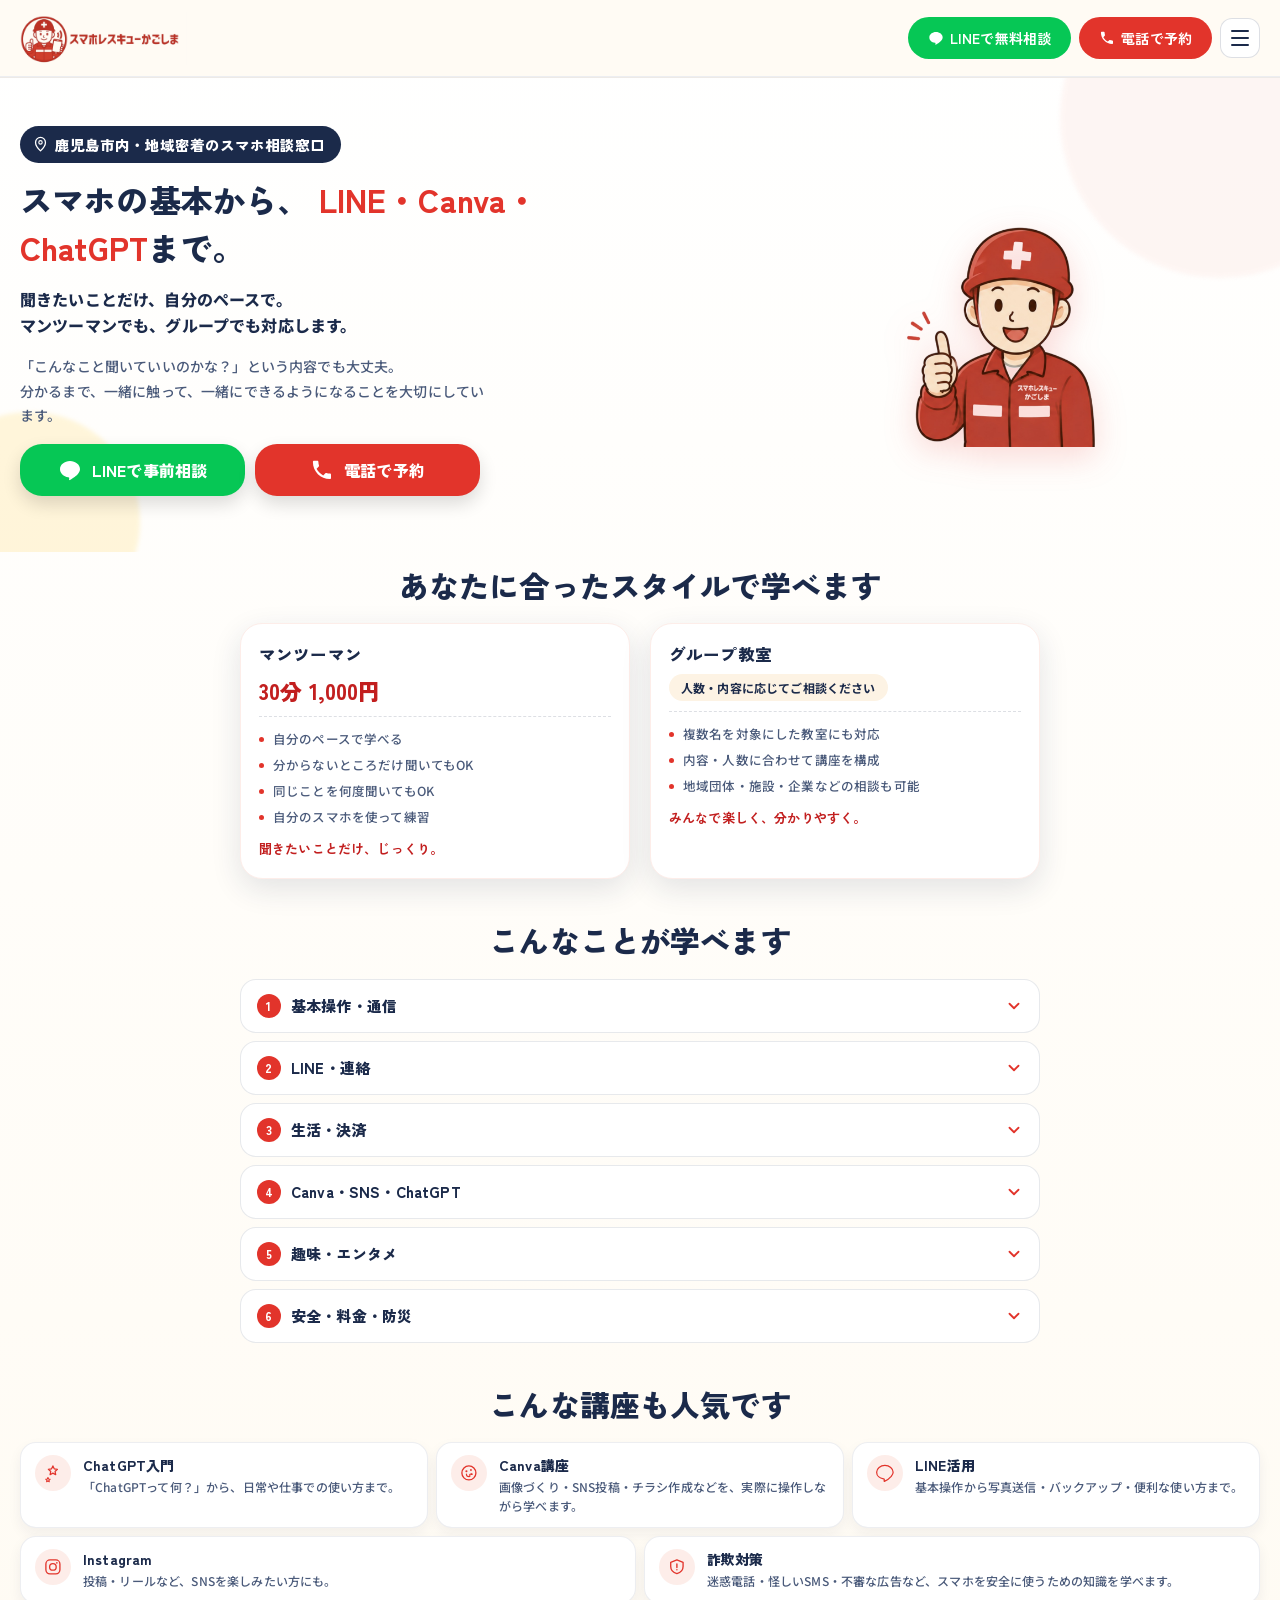
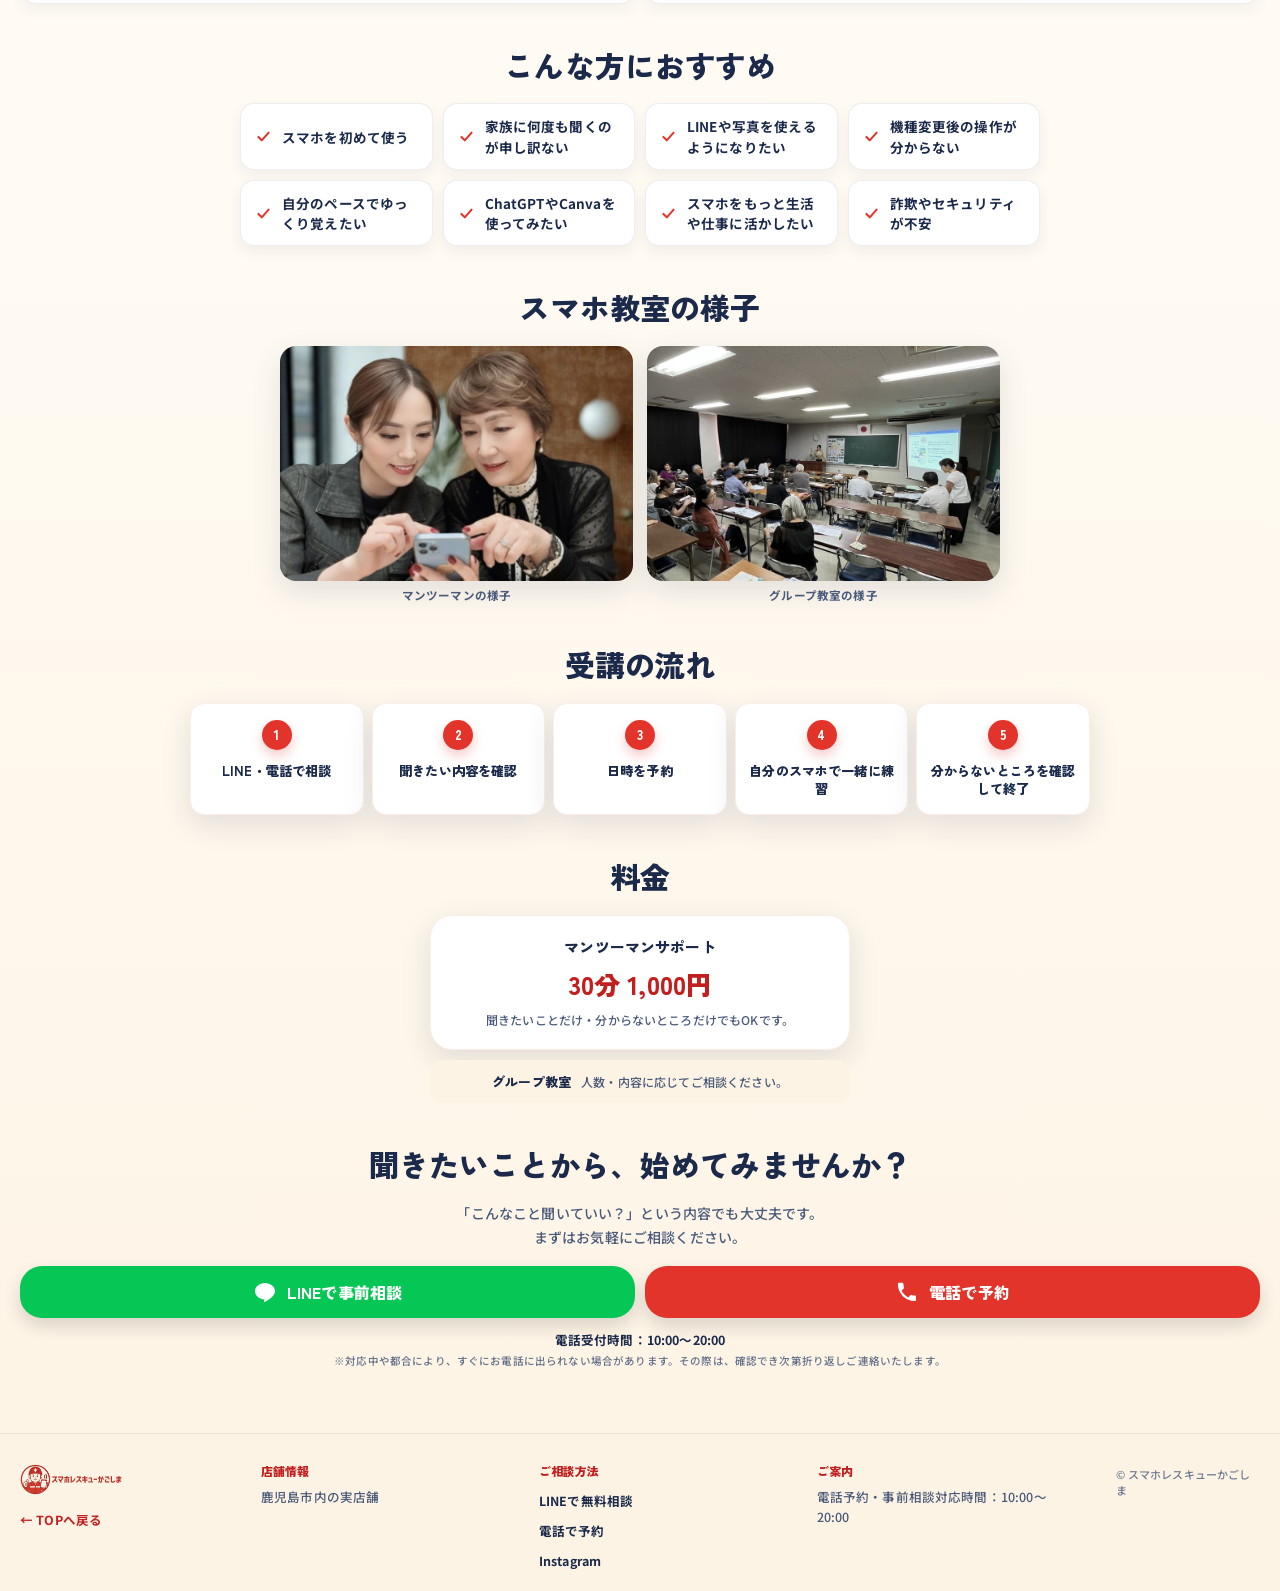
==== class.html @ d38e8ed6 "WEB予約リンクを新しいGoogleカレンダーの予約ページに更新 全ページの「WEBで予約」リンクを新しい予約ページ (https://calendar.app.google/Z8XRNBMJLuV3" ====
<!DOCTYPE html>
<html lang="ja">
<head>
<meta charset="UTF-8">
<meta name="viewport" content="width=device-width, initial-scale=1.0">
<!-- Google tag (gtag.js) -->
<script async src="https://www.googletagmanager.com/gtag/js?id=G-GHH91R5YX4"></script>
<script>
  window.dataLayer = window.dataLayer || [];
  function gtag(){dataLayer.push(arguments);}
  gtag('js', new Date());

  gtag('config', 'G-GHH91R5YX4');
</script>
<title>スマホ教室｜スマホレスキューかごしま</title>
<meta name="description" content="スマホの基本から、LINE・Canva・ChatGPTまで。聞きたいことだけ、自分のペースで。マンツーマンでも、グループでも対応する「スマホレスキューかごしま」のスマホ教室ページです。">
<meta property="og:type" content="website">
<meta property="og:site_name" content="スマホレスキューかごしま">
<meta property="og:locale" content="ja_JP">
<meta property="og:url" content="https://your-domain-here.com/class.html">
<meta property="og:title" content="スマホ教室｜スマホレスキューかごしま">
<meta property="og:description" content="スマホの基本から、LINE・Canva・ChatGPTまで。聞きたいことだけ、自分のペースで。マンツーマンでも、グループでも対応する「スマホレスキューかごしま」のスマホ教室ページです。">
<meta property="og:image" content="https://your-domain-here.com/assets/ogp-image.jpg">
<meta property="og:image:width" content="1200">
<meta property="og:image:height" content="630">
<meta name="twitter:card" content="summary_large_image">
<meta name="twitter:title" content="スマホ教室｜スマホレスキューかごしま">
<meta name="twitter:description" content="スマホの基本から、LINE・Canva・ChatGPTまで。聞きたいことだけ、自分のペースで。マンツーマンでも、グループでも対応する「スマホレスキューかごしま」のスマホ教室ページです。">
<meta name="twitter:image" content="https://your-domain-here.com/assets/ogp-image.jpg">
<link rel="icon" href="favicon.ico" sizes="any">
<link rel="icon" type="image/png" sizes="32x32" href="assets/favicon-32x32.png">
<link rel="icon" type="image/png" sizes="16x16" href="assets/favicon-16x16.png">
<link rel="apple-touch-icon" href="assets/apple-touch-icon.png">
<link rel="preconnect" href="https://fonts.googleapis.com">
<link rel="preconnect" href="https://fonts.gstatic.com" crossorigin>
<link href="https://fonts.googleapis.com/css2?family=Zen+Kaku+Gothic+New:wght@500;700;900&family=Noto+Sans+JP:wght@400;500;700&display=swap" rel="stylesheet">
<link rel="stylesheet" href="css/style.css">
<link rel="stylesheet" href="css/class.css">
</head>
<body>

<header class="site-header">
  <div class="container header-inner">
    <a href="index.html" class="brand" aria-label="スマホレスキューかごしま トップへ">
      <img class="brand-logo" src="assets/logo.png" alt="スマホレスキューかごしま">
    </a>

    <div class="header-actions">
      <a class="btn-header is-line" href="https://lin.ee/Uz1YoakM" target="_blank" rel="noopener" aria-label="LINEで無料相談">
        <svg class="btn-header-icon" viewBox="0 0 24 24" fill="none" aria-hidden="true"><path d="M12 3C6.48 3 2 6.69 2 11.2c0 4 3.53 7.36 8.31 8.02.32.07.76.21.87.49.1.25.06.65.03.9l-.14.9c-.04.25-.2.98.86.53s5.69-3.35 7.76-5.74C21.02 14.5 22 12.95 22 11.2 22 6.69 17.52 3 12 3Z" fill="currentColor"/></svg>
        <span>LINEで無料相談</span>
      </a>
      <a class="btn-header is-tel" href="tel:07090063399" aria-label="電話で予約">
        <svg class="btn-header-icon" viewBox="0 0 24 24" fill="none" aria-hidden="true"><path d="M6.6 10.8c1.4 2.8 3.8 5.2 6.6 6.6l2.2-2.2c.3-.3.7-.4 1-.2 1.1.4 2.3.6 3.5.6.6 0 1.1.5 1.1 1.1V20c0 .6-.5 1.1-1.1 1.1C10.6 21.1 2.9 13.4 2.9 3.9 2.9 3.3 3.4 2.8 4 2.8h3.3c.6 0 1.1.5 1.1 1.1 0 1.2.2 2.4.6 3.5.1.4 0 .8-.2 1L6.6 10.8Z" fill="currentColor"/></svg>
        <span>電話で予約</span>
      </a>
      <button class="hamburger" type="button" aria-label="メニューを開く" aria-expanded="false">
        <span></span><span></span><span></span>
      </button>
    </div>
  </div>

  <nav class="mobile-menu" aria-label="モバイルメニュー">
    <div class="mobile-menu-inner">
      <ul class="mobile-menu-nav">
        <li><a href="index.html">TOP</a></li>
        <li><a href="wifi.html">スマホ・Wi‑Fi・回線相談</a></li>
        <li><a href="repair.html">スマホ修理</a></li>
        <li><a href="smarthome.html">スマートホーム</a></li>
        <li><a href="subservices.html">設定・コーティング・教室・資格</a></li>
        <li><a href="first-visit.html">初めての方へ</a></li>
        <li><a href="faq.html">よくある質問・Instagram</a></li>
        <li><a href="contact.html">店舗情報・アクセス</a></li>
        <li>
          <a class="has-icon" href="https://share.google/IgXwAImcd6aHFgsil" target="_blank" rel="noopener">
            <svg class="nav-map-icon" viewBox="0 0 24 24" fill="none" aria-hidden="true"><path d="M12 21s7-6.8 7-12a7 7 0 0 0-14 0c0 5.2 7 12 7 12z" stroke="currentColor" stroke-width="1.7" stroke-linejoin="round"/><circle cx="12" cy="9" r="2.6" stroke="currentColor" stroke-width="1.6"/></svg>
            Googleマップで見る
          </a>
        </li>
      </ul>

      <a class="btn-header is-line" href="https://lin.ee/Uz1YoakM" target="_blank" rel="noopener">
        <svg class="btn-header-icon" viewBox="0 0 24 24" fill="none" aria-hidden="true"><path d="M12 3C6.48 3 2 6.69 2 11.2c0 4 3.53 7.36 8.31 8.02.32.07.76.21.87.49.1.25.06.65.03.9l-.14.9c-.04.25-.2.98.86.53s5.69-3.35 7.76-5.74C21.02 14.5 22 12.95 22 11.2 22 6.69 17.52 3 12 3Z" fill="currentColor"/></svg>
        <span>LINEで無料相談</span>
      </a>
      <a class="btn-header is-tel" href="tel:07090063399">
        <svg class="btn-header-icon" viewBox="0 0 24 24" fill="none" aria-hidden="true"><path d="M6.6 10.8c1.4 2.8 3.8 5.2 6.6 6.6l2.2-2.2c.3-.3.7-.4 1-.2 1.1.4 2.3.6 3.5.6.6 0 1.1.5 1.1 1.1V20c0 .6-.5 1.1-1.1 1.1C10.6 21.1 2.9 13.4 2.9 3.9 2.9 3.3 3.4 2.8 4 2.8h3.3c.6 0 1.1.5 1.1 1.1 0 1.2.2 2.4.6 3.5.1.4 0 .8-.2 1L6.6 10.8Z" fill="currentColor"/></svg>
        <span>電話で予約</span>
      </a>
      <a class="btn-header is-web" href="https://calendar.app.google/Z8XRNBMJLuV36Su36" target="_blank" rel="noopener">
        <svg class="btn-header-icon" viewBox="0 0 24 24" fill="none" aria-hidden="true"><rect x="3.5" y="5" width="17" height="15.5" rx="2" stroke="currentColor" stroke-width="1.7"/><path d="M3.5 9.5h17M8 3v4M16 3v4" stroke="currentColor" stroke-width="1.7" stroke-linecap="round"/></svg>
        <span>WEBで予約</span>
      </a>
    </div>
  </nav>
</header>

<main>
  <!-- ① ファーストビュー -->
  <section class="cl-hero" aria-label="スマホ教室 メインビジュアル">
    <div class="hero-blob blob-1" aria-hidden="true"></div>
    <div class="hero-blob blob-2" aria-hidden="true"></div>

    <div class="container detail-hero-badge">
      <p class="hero-local-badge">
        <svg viewBox="0 0 24 24" fill="none" aria-hidden="true"><path d="M12 21s7-6.8 7-12a7 7 0 0 0-14 0c0 5.2 7 12 7 12z" stroke="currentColor" stroke-width="1.8" stroke-linejoin="round"/><circle cx="12" cy="9" r="2.4" stroke="currentColor" stroke-width="1.6"/></svg>
        鹿児島市内・地域密着のスマホ相談窓口
      </p>
    </div>

    <div class="container cl-hero-inner">
      <h1 class="cl-title">
        スマホの基本から、<br class="card-break">
        <span class="accent">LINE・Canva・ChatGPT</span><br class="card-break">まで。
      </h1>

      <div class="cl-figure">
        <img src="assets/naosuke.png" alt="スマホレスキューかごしまの公式キャラクター なおすけ。赤いヘルメットに白い十字、赤い作業服姿で、笑顔で親指を立てている。">
      </div>

      <p class="cl-subhead">
        聞きたいことだけ、自分のペースで。<br class="br-mobile">
        マンツーマンでも、グループでも対応します。
      </p>

      <p class="cl-desc">
        「こんなこと聞いていいのかな？」という内容でも大丈夫。<br class="br-mobile">
        分かるまで、一緒に触って、一緒にできるようになることを大切にしています。
      </p>

      <div class="hero-ctas cl-hero-ctas">
        <a class="btn-cta is-line" href="https://lin.ee/Uz1YoakM" target="_blank" rel="noopener">
          <svg class="cta-icon" viewBox="0 0 24 24" fill="none" aria-hidden="true"><path d="M12 3C6.48 3 2 6.69 2 11.2c0 4 3.53 7.36 8.31 8.02.32.07.76.21.87.49.1.25.06.65.03.9l-.14.9c-.04.25-.2.98.86.53s5.69-3.35 7.76-5.74C21.02 14.5 22 12.95 22 11.2 22 6.69 17.52 3 12 3Z" fill="currentColor"/></svg>
          LINEで事前相談
        </a>
        <a class="btn-cta is-tel" href="tel:07090063399">
          <svg class="cta-icon" viewBox="0 0 24 24" fill="none" aria-hidden="true"><path d="M6.6 10.8c1.4 2.8 3.8 5.2 6.6 6.6l2.2-2.2c.3-.3.7-.4 1-.2 1.1.4 2.3.6 3.5.6.6 0 1.1.5 1.1 1.1V20c0 .6-.5 1.1-1.1 1.1C10.6 21.1 2.9 13.4 2.9 3.9 2.9 3.3 3.4 2.8 4 2.8h3.3c.6 0 1.1.5 1.1 1.1 0 1.2.2 2.4.6 3.5.1.4 0 .8-.2 1L6.6 10.8Z" fill="currentColor"/></svg>
          電話で予約
        </a>
      </div>
    </div>
  </section>

  <!-- ② 2つの受講スタイル -->
  <section class="cl-styles-section" aria-label="あなたに合ったスタイルで学べます">
    <div class="container">
      <h2 class="section-title">あなたに合った<br class="card-break">スタイルで学べます</h2>

      <div class="cl-style-list">
        <article class="cl-style-card">
          <h3>マンツーマン</h3>
          <div class="cl-style-price">30分 1,000円</div>
          <ul class="cl-style-detail">
            <li>自分のペースで学べる</li>
            <li>分からないところだけ聞いてもOK</li>
            <li>同じことを何度聞いてもOK</li>
            <li>自分のスマホを使って練習</li>
          </ul>
          <p class="cl-style-tagline">聞きたいことだけ、じっくり。</p>
        </article>

        <article class="cl-style-card">
          <h3>グループ教室</h3>
          <div class="cl-style-note">人数・内容に応じてご相談ください</div>
          <ul class="cl-style-detail">
            <li>複数名を対象にした教室にも対応</li>
            <li>内容・人数に合わせて講座を構成</li>
            <li>地域団体・施設・企業などの相談も可能</li>
          </ul>
          <p class="cl-style-tagline">みんなで楽しく、分かりやすく。</p>
        </article>
      </div>
    </div>
  </section>

  <!-- ③ こんなことが学べます -->
  <section class="cl-categories-section" aria-label="こんなことが学べます">
    <div class="container">
      <h2 class="section-title">こんなことが<br class="card-break">学べます</h2>

      <div class="cl-category-list">
        <details class="cl-category">
          <summary>
            <span class="cl-category-name"><span class="cl-category-num">1</span>基本操作・通信</span>
            <svg class="cl-category-chevron" viewBox="0 0 20 20" fill="none" aria-hidden="true"><path d="M5 7.5l5 5 5-5" stroke="currentColor" stroke-width="2" stroke-linecap="round" stroke-linejoin="round"/></svg>
          </summary>
          <ul class="cl-tag-list">
            <li>スマホの基本操作</li>
            <li>カメラ・電話</li>
            <li>Wi‑Fi</li>
            <li>メール</li>
            <li>Bluetooth</li>
            <li>インターネット</li>
            <li>アプリのインストール</li>
          </ul>
        </details>

        <details class="cl-category">
          <summary>
            <span class="cl-category-name"><span class="cl-category-num">2</span>LINE・連絡</span>
            <svg class="cl-category-chevron" viewBox="0 0 20 20" fill="none" aria-hidden="true"><path d="M5 7.5l5 5 5-5" stroke="currentColor" stroke-width="2" stroke-linecap="round" stroke-linejoin="round"/></svg>
          </summary>
          <ul class="cl-tag-list">
            <li>LINE登録</li>
            <li>LINE基本操作</li>
            <li>LINE活用</li>
            <li>LINE公式</li>
            <li>LINEバックアップ</li>
            <li>Zoom</li>
          </ul>
        </details>

        <details class="cl-category">
          <summary>
            <span class="cl-category-name"><span class="cl-category-num">3</span>生活・決済</span>
            <svg class="cl-category-chevron" viewBox="0 0 20 20" fill="none" aria-hidden="true"><path d="M5 7.5l5 5 5-5" stroke="currentColor" stroke-width="2" stroke-linecap="round" stroke-linejoin="round"/></svg>
          </summary>
          <ul class="cl-tag-list">
            <li>Googleマップ</li>
            <li>メルカリ</li>
            <li>Amazon</li>
            <li>Amazonプライム</li>
            <li>PayPay</li>
            <li>DiDi</li>
            <li>Uber Eats</li>
          </ul>
        </details>

        <details class="cl-category">
          <summary>
            <span class="cl-category-name"><span class="cl-category-num">4</span>Canva・SNS・ChatGPT</span>
            <svg class="cl-category-chevron" viewBox="0 0 20 20" fill="none" aria-hidden="true"><path d="M5 7.5l5 5 5-5" stroke="currentColor" stroke-width="2" stroke-linecap="round" stroke-linejoin="round"/></svg>
          </summary>
          <ul class="cl-tag-list">
            <li>Canva基本</li>
            <li>Canva応用</li>
            <li>CanvaでWEBサイト</li>
            <li>Instagram基本</li>
            <li>Instagramリール</li>
            <li>ChatGPT</li>
            <li>ブランディング</li>
            <li>NFCタグ</li>
          </ul>
        </details>

        <details class="cl-category">
          <summary>
            <span class="cl-category-name"><span class="cl-category-num">5</span>趣味・エンタメ</span>
            <svg class="cl-category-chevron" viewBox="0 0 20 20" fill="none" aria-hidden="true"><path d="M5 7.5l5 5 5-5" stroke="currentColor" stroke-width="2" stroke-linecap="round" stroke-linejoin="round"/></svg>
          </summary>
          <ul class="cl-tag-list">
            <li>YouTube</li>
            <li>ポケカラ</li>
            <li>スマートウォッチ</li>
            <li>Alexa</li>
            <li>TVer</li>
          </ul>
        </details>

        <details class="cl-category">
          <summary>
            <span class="cl-category-name"><span class="cl-category-num">6</span>安全・料金・防災</span>
            <svg class="cl-category-chevron" viewBox="0 0 20 20" fill="none" aria-hidden="true"><path d="M5 7.5l5 5 5-5" stroke="currentColor" stroke-width="2" stroke-linecap="round" stroke-linejoin="round"/></svg>
          </summary>
          <ul class="cl-tag-list">
            <li>料金確認</li>
            <li>サブスク診断</li>
            <li>スマホを探す</li>
            <li>スマホ防災</li>
            <li>詐欺対策</li>
          </ul>
        </details>
      </div>
    </div>
  </section>

  <!-- ④ 人気・おすすめ講座 -->
  <section class="cl-popular-section" aria-label="こんな講座も人気です">
    <div class="container">
      <h2 class="section-title">こんな講座も<br class="card-break">人気です</h2>

      <ul class="cl-popular-list">
        <li class="cl-popular-card">
          <span class="cl-popular-icon">
            <svg viewBox="0 0 24 24" fill="none" aria-hidden="true">
              <path d="M12 3.5l1.6 3.6 3.9.5-2.9 2.7.8 3.9-3.4-1.9-3.4 1.9.8-3.9-2.9-2.7 3.9-.5L12 3.5z" stroke="currentColor" stroke-width="1.5" stroke-linejoin="round"/>
              <path d="M6 17.5l.8 1.8 1.9.3-1.4 1.3.3 1.9-1.6-.9-1.6.9.3-1.9-1.4-1.3 1.9-.3.8-1.8z" stroke="currentColor" stroke-width="1.3" stroke-linejoin="round"/>
            </svg>
          </span>
          <div class="cl-popular-text">
            <h3>ChatGPT入門</h3>
            <p>「ChatGPTって何？」から、日常や仕事での使い方まで。</p>
          </div>
        </li>

        <li class="cl-popular-card">
          <span class="cl-popular-icon">
            <svg viewBox="0 0 24 24" fill="none" aria-hidden="true">
              <circle cx="12" cy="12" r="8.5" stroke="currentColor" stroke-width="1.6"/>
              <circle cx="9" cy="10" r="1.3" fill="currentColor"/>
              <circle cx="14.5" cy="8.5" r="1.1" fill="currentColor"/>
              <circle cx="15.5" cy="13.5" r="1.1" fill="currentColor"/>
              <path d="M9 13.5c0 2 1.6 3 3.2 3 1 0 1.3-.7.9-1.4-.5-.9.1-1.6 1.1-1.6h1.2" stroke="currentColor" stroke-width="1.4" stroke-linecap="round"/>
            </svg>
          </span>
          <div class="cl-popular-text">
            <h3>Canva講座</h3>
            <p>画像づくり・SNS投稿・チラシ作成などを、実際に操作しながら学べます。</p>
          </div>
        </li>

        <li class="cl-popular-card">
          <span class="cl-popular-icon">
            <svg viewBox="0 0 24 24" fill="none" aria-hidden="true"><path d="M12 3C6.48 3 2 6.69 2 11.2c0 4 3.53 7.36 8.31 8.02.32.07.76.21.87.49.1.25.06.65.03.9l-.14.9c-.04.25-.2.98.86.53s5.69-3.35 7.76-5.74C21.02 14.5 22 12.95 22 11.2 22 6.69 17.52 3 12 3Z" stroke="currentColor" stroke-width="1.5" stroke-linejoin="round"/></svg>
          </span>
          <div class="cl-popular-text">
            <h3>LINE活用</h3>
            <p>基本操作から写真送信・バックアップ・便利な使い方まで。</p>
          </div>
        </li>

        <li class="cl-popular-card">
          <span class="cl-popular-icon">
            <svg viewBox="0 0 24 24" fill="none" aria-hidden="true">
              <rect x="3.5" y="3.5" width="17" height="17" rx="5" stroke="currentColor" stroke-width="1.6"/>
              <circle cx="12" cy="12" r="4" stroke="currentColor" stroke-width="1.6"/>
              <circle cx="16.8" cy="7.2" r="1" fill="currentColor"/>
            </svg>
          </span>
          <div class="cl-popular-text">
            <h3>Instagram</h3>
            <p>投稿・リールなど、SNSを楽しみたい方にも。</p>
          </div>
        </li>

        <li class="cl-popular-card">
          <span class="cl-popular-icon">
            <svg viewBox="0 0 24 24" fill="none" aria-hidden="true">
              <path d="M12 3.5l7.5 3v5c0 4.5-3.1 7.4-7.5 8.7-4.4-1.3-7.5-4.2-7.5-8.7v-5l7.5-3z" stroke="currentColor" stroke-width="1.6" stroke-linejoin="round"/>
              <path d="M12 8.5v4.2M12 15.3v.1" stroke="currentColor" stroke-width="1.7" stroke-linecap="round"/>
            </svg>
          </span>
          <div class="cl-popular-text">
            <h3>詐欺対策</h3>
            <p>迷惑電話・怪しいSMS・不審な広告など、スマホを安全に使うための知識を学べます。</p>
          </div>
        </li>
      </ul>
    </div>
  </section>

  <!-- ⑤ こんな方におすすめ -->
  <section class="cl-recommend-section" aria-label="こんな方におすすめ">
    <div class="container">
      <h2 class="section-title">こんな方におすすめ</h2>

      <ul class="cl-worry-grid">
        <li class="cl-worry-item">
          <svg class="check" viewBox="0 0 20 20" fill="none" aria-hidden="true"><path d="M4 10.5l4 4 8-9" stroke="currentColor" stroke-width="2.4" stroke-linecap="round" stroke-linejoin="round"/></svg>
          <span>スマホを初めて使う</span>
        </li>
        <li class="cl-worry-item">
          <svg class="check" viewBox="0 0 20 20" fill="none" aria-hidden="true"><path d="M4 10.5l4 4 8-9" stroke="currentColor" stroke-width="2.4" stroke-linecap="round" stroke-linejoin="round"/></svg>
          <span>家族に何度も聞くのが申し訳ない</span>
        </li>
        <li class="cl-worry-item">
          <svg class="check" viewBox="0 0 20 20" fill="none" aria-hidden="true"><path d="M4 10.5l4 4 8-9" stroke="currentColor" stroke-width="2.4" stroke-linecap="round" stroke-linejoin="round"/></svg>
          <span>LINEや写真を使えるようになりたい</span>
        </li>
        <li class="cl-worry-item">
          <svg class="check" viewBox="0 0 20 20" fill="none" aria-hidden="true"><path d="M4 10.5l4 4 8-9" stroke="currentColor" stroke-width="2.4" stroke-linecap="round" stroke-linejoin="round"/></svg>
          <span>機種変更後の操作が分からない</span>
        </li>
        <li class="cl-worry-item">
          <svg class="check" viewBox="0 0 20 20" fill="none" aria-hidden="true"><path d="M4 10.5l4 4 8-9" stroke="currentColor" stroke-width="2.4" stroke-linecap="round" stroke-linejoin="round"/></svg>
          <span>自分のペースでゆっくり覚えたい</span>
        </li>
        <li class="cl-worry-item">
          <svg class="check" viewBox="0 0 20 20" fill="none" aria-hidden="true"><path d="M4 10.5l4 4 8-9" stroke="currentColor" stroke-width="2.4" stroke-linecap="round" stroke-linejoin="round"/></svg>
          <span>ChatGPTやCanvaを使ってみたい</span>
        </li>
        <li class="cl-worry-item">
          <svg class="check" viewBox="0 0 20 20" fill="none" aria-hidden="true"><path d="M4 10.5l4 4 8-9" stroke="currentColor" stroke-width="2.4" stroke-linecap="round" stroke-linejoin="round"/></svg>
          <span>スマホをもっと生活や仕事に活かしたい</span>
        </li>
        <li class="cl-worry-item">
          <svg class="check" viewBox="0 0 20 20" fill="none" aria-hidden="true"><path d="M4 10.5l4 4 8-9" stroke="currentColor" stroke-width="2.4" stroke-linecap="round" stroke-linejoin="round"/></svg>
          <span>詐欺やセキュリティが不安</span>
        </li>
      </ul>
    </div>
  </section>

  <!-- ⑥ スマホ教室の様子 -->
  <section class="cl-gallery-section" aria-label="スマホ教室の様子">
    <div class="container">
      <h2 class="section-title">スマホ教室の様子</h2>

      <div class="cl-gallery-grid">
        <figure class="cl-gallery-item">
          <img src="assets/class-oneonone.jpg" alt="スタッフとお客様がスマホの画面を一緒に確認しながら操作方法を説明している様子">
          <figcaption>マンツーマンの様子</figcaption>
        </figure>

        <figure class="cl-gallery-item">
          <img src="assets/class-group.jpg" alt="複数名の受講者がスマホ教室で講師の説明を聞いている様子">
          <figcaption>グループ教室の様子</figcaption>
        </figure>
      </div>
    </div>
  </section>

  <!-- ⑦ 受講の流れ -->
  <section class="cl-flow-section" aria-label="受講の流れ">
    <div class="container">
      <h2 class="section-title">受講の流れ</h2>

      <ol class="step-list">
        <li class="step-item">
          <span class="step-number">1</span>
          <div class="step-text">
            <h3>LINE・電話で相談</h3>
          </div>
        </li>
        <li class="step-item">
          <span class="step-number">2</span>
          <div class="step-text">
            <h3>聞きたい内容を確認</h3>
          </div>
        </li>
        <li class="step-item">
          <span class="step-number">3</span>
          <div class="step-text">
            <h3>日時を予約</h3>
          </div>
        </li>
        <li class="step-item">
          <span class="step-number">4</span>
          <div class="step-text">
            <h3>自分のスマホで一緒に練習</h3>
          </div>
        </li>
        <li class="step-item">
          <span class="step-number">5</span>
          <div class="step-text">
            <h3>分からないところを確認して終了</h3>
          </div>
        </li>
      </ol>
    </div>
  </section>

  <!-- ⑧ 料金案内 -->
  <section class="cl-pricing-section" aria-label="料金">
    <div class="container">
      <h2 class="section-title">料金</h2>

      <div class="cl-price-card">
        <h3>マンツーマンサポート</h3>
        <div class="cl-price-main">30分 1,000円</div>
        <p class="cl-price-note">聞きたいことだけ・<br class="card-break">分からないところだけでもOKです。</p>
      </div>

      <div class="cl-price-group">
        <strong>グループ教室</strong>
        <span>人数・内容に応じてご相談ください。</span>
      </div>
    </div>
  </section>

  <!-- ⑨ 最終CTA -->
  <section class="cl-cta-section" aria-label="最後のCTA">
    <div class="container">
      <h2 class="section-title">聞きたいことから、<br class="card-break">始めてみませんか？</h2>
      <p class="cl-cta-desc">
        「こんなこと聞いていい？」という内容でも大丈夫です。<br class="br-mobile">
        まずはお気軽にご相談ください。
      </p>

      <div class="hero-ctas cl-cta">
        <a class="btn-cta is-line" href="https://lin.ee/Uz1YoakM" target="_blank" rel="noopener">
          <svg class="cta-icon" viewBox="0 0 24 24" fill="none" aria-hidden="true"><path d="M12 3C6.48 3 2 6.69 2 11.2c0 4 3.53 7.36 8.31 8.02.32.07.76.21.87.49.1.25.06.65.03.9l-.14.9c-.04.25-.2.98.86.53s5.69-3.35 7.76-5.74C21.02 14.5 22 12.95 22 11.2 22 6.69 17.52 3 12 3Z" fill="currentColor"/></svg>
          LINEで事前相談
        </a>
        <a class="btn-cta is-tel" href="tel:07090063399">
          <svg class="cta-icon" viewBox="0 0 24 24" fill="none" aria-hidden="true"><path d="M6.6 10.8c1.4 2.8 3.8 5.2 6.6 6.6l2.2-2.2c.3-.3.7-.4 1-.2 1.1.4 2.3.6 3.5.6.6 0 1.1.5 1.1 1.1V20c0 .6-.5 1.1-1.1 1.1C10.6 21.1 2.9 13.4 2.9 3.9 2.9 3.3 3.4 2.8 4 2.8h3.3c.6 0 1.1.5 1.1 1.1 0 1.2.2 2.4.6 3.5.1.4 0 .8-.2 1L6.6 10.8Z" fill="currentColor"/></svg>
          電話で予約
        </a>
      </div>

      <p class="cl-cta-hours">電話受付時間：10:00〜20:00</p>
      <p class="cl-cta-note">※対応中や都合により、すぐにお電話に出られない場合があります。その際は、確認でき次第折り返しご連絡いたします。</p>
    </div>
  </section>
</main>

<footer class="site-footer">
  <div class="container footer-inner">
    <div class="footer-brand">
      <a href="index.html">
        <img class="footer-logo" src="assets/logo.png" alt="スマホレスキューかごしま">
      </a>
      <a class="footer-top-link" href="index.html">← TOPへ戻る</a>
    </div>

    <div class="footer-cols">
      <div class="footer-col">
        <h3>店舗情報</h3>
        <p>鹿児島市内の実店舗</p>
      </div>

      <div class="footer-col">
        <h3>ご相談方法</h3>
        <ul>
          <li><a href="https://lin.ee/Uz1YoakM" target="_blank" rel="noopener">LINEで無料相談</a></li>
          <li><a href="tel:07090063399">電話で予約</a></li>
          <li><a href="https://www.instagram.com/sumaho.rescue_kagoshima?igsi=YWV0YnBmMm1xNmZ6&utm_source=qr" target="_blank" rel="noopener">Instagram</a></li>
        </ul>
      </div>

      <div class="footer-col">
        <h3>ご案内</h3>
        <p>電話予約・事前相談対応時間：10:00〜20:00</p>
      </div>
    </div>

    <p class="footer-copy">&copy; スマホレスキューかごしま</p>
  </div>
</footer>

<script src="js/main.js"></script>
</body>
</html>
---- css/style.css ----
/* ===== スマホレスキューかごしま / トップページ ファーストビュー ===== */

:root {
  --red: #E2342B;
  --red-dark: #C21F1F;
  --red-light: #FDEDE9;
  --navy: #1B2A4A;
  --navy-soft: #4A5A7A;
  --cream: #FFFBF3;
  --cream-deep: #FDF3E4;
  --line-green: #06C755;
  --line-green-dark: #05A648;
  --yellow: #FFE9A8;
  --yellow-deep: #F6C445;
  --white: #FFFFFF;
  --shadow-soft: 0 10px 30px rgba(27, 42, 74, 0.12);
  --shadow-btn: 0 8px 18px rgba(0, 0, 0, 0.14);
  --radius-lg: 22px;
  --radius-pill: 999px;
  --font-heading: "Zen Kaku Gothic New", "Hiragino Maru Gothic ProN", "Hiragino Sans",
    "Yu Gothic", "Meiryo", sans-serif;
  --font-body: "Noto Sans JP", "Hiragino Sans", "Yu Gothic", "Meiryo", sans-serif;
}

* {
  box-sizing: border-box;
}

html {
  scroll-behavior: smooth;
}

body {
  margin: 0;
  font-family: var(--font-body);
  color: var(--navy);
  background: linear-gradient(180deg, var(--white) 0%, var(--cream) 55%, var(--cream-deep) 100%);
  -webkit-font-smoothing: antialiased;
  letter-spacing: 0.01em;
}

h1, h2, h3,
.hero-alert-bubble,
.hero-subcopy,
.hero-closing,
.services-sub-lead,
.worry-card span:last-child,
.trust-list li,
.btn-cta,
.btn-header {
  font-family: var(--font-heading);
}

img, svg {
  max-width: 100%;
  display: block;
}

a {
  text-decoration: none;
  color: inherit;
}

button {
  font-family: inherit;
}

.container {
  width: 100%;
  max-width: 1160px;
  margin: 0 auto;
  padding: 0 20px;
}

/* ---------- Header ---------- */
.site-header {
  position: sticky;
  top: 0;
  z-index: 100;
  background: rgba(255, 251, 243, 0.92);
  backdrop-filter: saturate(180%) blur(8px);
  border-bottom: 1px solid rgba(27, 42, 74, 0.08);
}

.header-inner {
  display: flex;
  align-items: center;
  justify-content: space-between;
  height: 64px;
  gap: 12px;
}

.brand {
  display: flex;
  align-items: center;
  gap: 8px;
  min-width: 0;
}

.brand-logo {
  height: 43px;
  width: auto;
  flex-shrink: 0;
}

.header-actions {
  display: flex;
  align-items: center;
  gap: 8px;
}

.btn-header {
  display: inline-flex;
  align-items: center;
  gap: 6px;
  padding: 9px 14px;
  border-radius: var(--radius-pill);
  font-weight: 700;
  font-size: 13px;
  white-space: nowrap;
  border: none;
  cursor: pointer;
  transition: transform 0.15s ease, box-shadow 0.15s ease, opacity 0.15s ease;
}

.btn-header:active {
  transform: scale(0.96);
}

.btn-header.is-line {
  background: var(--line-green);
  color: var(--white);
}

.btn-header.is-line:hover {
  background: var(--line-green-dark);
}

.btn-header.is-tel {
  background: var(--red);
  color: var(--white);
}

.btn-header.is-tel:hover {
  background: var(--red-dark);
}

.btn-header.is-web {
  background: var(--white);
  border: 1.5px solid var(--navy);
  color: var(--navy);
}

.btn-header.is-web:hover {
  background: rgba(27, 42, 74, 0.06);
}

.btn-header-icon {
  width: 16px;
  height: 16px;
  flex-shrink: 0;
}

.hamburger {
  display: inline-flex;
  flex-direction: column;
  justify-content: center;
  align-items: center;
  gap: 5px;
  width: 40px;
  height: 40px;
  border-radius: 12px;
  border: 1px solid rgba(27, 42, 74, 0.15);
  background: var(--white);
  cursor: pointer;
  flex-shrink: 0;
}

.hamburger span {
  display: block;
  width: 18px;
  height: 2px;
  border-radius: 2px;
  background: var(--navy);
  transition: transform 0.2s ease, opacity 0.2s ease;
}

.hamburger[aria-expanded="true"] span:nth-child(1) {
  transform: translateY(7px) rotate(45deg);
}
.hamburger[aria-expanded="true"] span:nth-child(2) {
  opacity: 0;
}
.hamburger[aria-expanded="true"] span:nth-child(3) {
  transform: translateY(-7px) rotate(-45deg);
}

.mobile-menu {
  max-height: 0;
  overflow: hidden;
  background: var(--white);
  border-bottom: 1px solid rgba(27, 42, 74, 0.08);
  transition: max-height 0.25s ease;
}

.mobile-menu.is-open {
  max-height: 80vh;
  overflow-y: auto;
}

.mobile-menu-inner {
  padding: 8px 20px 20px;
  display: flex;
  flex-direction: column;
  gap: 10px;
}

.mobile-menu-nav {
  list-style: none;
  margin: 0 0 4px;
  padding: 6px 0 12px;
  display: flex;
  flex-direction: column;
  border-bottom: 1px solid rgba(27, 42, 74, 0.08);
}

.mobile-menu-nav a {
  display: block;
  padding: 10px 4px;
  font-family: var(--font-heading);
  font-size: 14.5px;
  font-weight: 700;
  color: var(--navy);
}

.mobile-menu-nav a:active {
  opacity: 0.6;
}

.mobile-menu-nav a.has-icon {
  display: flex;
  align-items: center;
  gap: 6px;
}

.nav-map-icon {
  width: 15px;
  height: 15px;
  flex-shrink: 0;
  color: var(--red);
}

.mobile-menu .btn-header {
  justify-content: center;
  font-size: 15px;
  padding: 13px 16px;
}

/* ---------- Hero ---------- */
.hero {
  position: relative;
  overflow: hidden;
  padding: 18px 0 28px;
}

.hero-blob {
  position: absolute;
  border-radius: 50%;
  filter: blur(2px);
  z-index: 0;
  opacity: 0.5;
}

.hero-blob.blob-1 {
  width: 320px;
  height: 320px;
  background: var(--red-light);
  top: -120px;
  right: -100px;
}

.hero-blob.blob-2 {
  width: 220px;
  height: 220px;
  background: var(--yellow);
  opacity: 0.4;
  bottom: -80px;
  left: -80px;
}

.hero-inner {
  position: relative;
  z-index: 1;
  display: grid;
  grid-template-columns: 1fr auto;
  grid-template-areas:
    "badge badge"
    "alert alert"
    "title title"
    "textblock side"
    "ctas ctas"
    "phone phone"
    "trust trust"
    "worries worries"
    "closing closing";
  column-gap: 8px;
  row-gap: 10px;
  align-items: start;
  text-align: left;
}

.detail-hero-badge {
  position: relative;
  z-index: 1;
  margin: 0 0 12px;
}

.hero-local-badge {
  grid-area: badge;
  display: inline-flex;
  align-items: center;
  gap: 6px;
  width: max-content;
  max-width: 100%;
  margin: 0;
  padding: 8px 16px 8px 12px;
  background: var(--navy);
  color: var(--white);
  font-family: var(--font-heading);
  font-size: 14.5px;
  font-weight: 800;
  letter-spacing: 0;
  border-radius: var(--radius-pill);
}

.hero-local-badge svg {
  width: 17px;
  height: 17px;
  flex-shrink: 0;
}

/* Alert bubble */
.hero-alert {
  grid-area: alert;
  margin: 0;
  display: flex;
  align-items: center;
  gap: 8px;
}

.hero-alert-icon {
  display: flex;
  align-items: center;
  justify-content: center;
  width: 30px;
  height: 30px;
  border-radius: 50%;
  background: var(--red-light);
  color: var(--red);
  flex-shrink: 0;
}

.hero-alert-icon svg {
  width: 60%;
  height: 60%;
}

.hero-alert-bubble {
  background: var(--yellow);
  color: var(--navy);
  font-weight: 800;
  font-size: 12px;
  line-height: 1.4;
  padding: 7px 12px;
  border-radius: 14px 14px 14px 4px;
  box-shadow: 0 4px 10px rgba(246, 196, 69, 0.35);
}

@keyframes heroFadeIn {
  from { opacity: 0; }
  to { opacity: 1; }
}

@keyframes heroFadeUp {
  from { opacity: 0; transform: translateY(14px); }
  to { opacity: 1; transform: translateY(0); }
}

@keyframes heroUnderlineGrow {
  from { transform: scaleX(0); }
  to { transform: scaleX(1); }
}

@keyframes heroFigureIn {
  from { opacity: 0; transform: translateY(10px); }
  to { opacity: 1; transform: translateY(0); }
}

.hero-title {
  grid-area: title;
  margin: 0;
  line-height: 1.15;
  letter-spacing: 0.01em;
}

.hero-title .title-line {
  display: block;
  font-size: 20px;
  font-weight: 700;
  color: var(--navy);
  animation: heroFadeIn 0.4s ease both;
}

.hero-title .title-line.title-line-last {
  animation: heroFadeIn 0.35s ease 0.3s both;
}

.title-combo {
  display: flex;
  align-items: baseline;
  gap: 4px;
  flex-wrap: nowrap;
}

.hero-title .title-huge {
  display: block;
  font-size: 60px;
  font-weight: 900;
  color: var(--red);
  line-height: 1;
  margin: 0;
  letter-spacing: 0;
  animation: heroFadeUp 0.45s ease 0.15s both;
}

.hero-text-block {
  grid-area: textblock;
  display: flex;
  flex-direction: column;
  gap: 10px;
}

.hero-subcopy {
  margin: 0;
  font-size: 13.5px;
  font-weight: 800;
  line-height: 1.5;
  letter-spacing: -0.005em;
  color: var(--navy);
  white-space: nowrap;
}

.hero-subcopy .accent {
  color: var(--red);
}

.hero-subcopy .underline-group {
  display: inline-block;
  border-bottom: 5px solid var(--yellow-deep);
  border-radius: 2px;
  padding-bottom: 1px;
  transform-origin: left;
  animation: heroUnderlineGrow 0.4s ease 0.55s both;
}

.hero-desc {
  margin: 0;
  font-size: 10px;
  letter-spacing: -0.02em;
  line-height: 1.65;
  color: var(--navy-soft);
  max-width: 30em;
}

.hero-side {
  grid-column: 2;
  grid-row: 3 / span 2;
  width: 124px;
  display: flex;
  flex-direction: column;
  align-items: flex-end;
  gap: 6px;
}

.hero-figure {
  align-self: flex-end;
  width: 82px;
  margin: 0;
  animation: heroFigureIn 0.5s ease 0.35s both;
}

.hero-figure img {
  width: 100%;
  height: auto;
  filter: drop-shadow(0 10px 16px rgba(226, 52, 43, 0.18));
}

/* Worry cards */
.hero-worries {
  grid-area: worries;
  display: grid;
  grid-template-columns: repeat(4, 1fr);
  gap: 8px;
}

.worry-card {
  display: flex;
  flex-direction: column;
  align-items: center;
  gap: 6px;
  background: var(--white);
  border: 1px solid rgba(27, 42, 74, 0.08);
  border-radius: 16px;
  padding: 12px 4px;
  text-align: center;
  box-shadow: 0 6px 14px rgba(27, 42, 74, 0.06);
}

.worry-icon {
  display: flex;
  align-items: center;
  justify-content: center;
  width: 36px;
  height: 36px;
  border-radius: 50%;
  background: var(--red-light);
  color: var(--red);
  flex-shrink: 0;
}

.worry-icon svg {
  width: 58%;
  height: 58%;
}

.worry-card span:last-child {
  font-size: 11.5px;
  font-weight: 800;
  color: var(--navy);
}

.hero-ctas {
  grid-area: ctas;
  width: 100%;
  display: flex;
  flex-direction: column;
  gap: 10px;
}

.btn-cta {
  display: flex;
  align-items: center;
  justify-content: center;
  gap: 10px;
  width: 100%;
  padding: 14px 20px;
  border-radius: var(--radius-lg);
  font-size: 16px;
  font-weight: 800;
  border: none;
  cursor: pointer;
  box-shadow: var(--shadow-btn);
  transition: transform 0.15s ease, box-shadow 0.15s ease, filter 0.15s ease;
}

.btn-cta:active {
  transform: translateY(1px) scale(0.99);
}

.btn-cta.is-line {
  background: var(--line-green);
  color: var(--white);
}

.btn-cta.is-line:hover {
  filter: brightness(1.05);
}

.btn-cta.is-tel {
  background: var(--red);
  color: var(--white);
}

.btn-cta.is-tel:hover {
  filter: brightness(1.05);
}

.btn-cta.is-web {
  background: var(--white);
  border: 1.5px solid var(--navy);
  color: var(--navy);
  box-shadow: none;
}

.btn-cta.is-primary {
  padding: 17px 20px;
  font-size: 17.5px;
  box-shadow: 0 10px 22px rgba(6, 199, 85, 0.28);
}

.hero-ctas-sub {
  display: flex;
  gap: 8px;
}

.hero-ctas-sub .btn-cta {
  flex: 1;
}

.btn-cta.is-sub {
  gap: 6px;
  padding: 11px 10px;
  font-size: 13px;
}

.btn-cta.is-sub .cta-icon {
  width: 18px;
  height: 18px;
}

.btn-cta.is-sub .cta-external-icon {
  width: 12px;
  height: 12px;
}

.btn-cta .cta-icon {
  width: 24px;
  height: 24px;
  flex-shrink: 0;
}

.cta-external-icon {
  width: 14px;
  height: 14px;
  flex-shrink: 0;
  opacity: 0.6;
}

.cta-sub {
  display: block;
  font-size: 11.5px;
  font-weight: 600;
  opacity: 0.9;
}

/* ---------- 営業時間 / 電話予約カード ---------- */
.hero-hours {
  width: 100%;
}

.hero-hours-title {
  margin: 0 0 4px;
  font-family: var(--font-heading);
  font-size: 10.5px;
  font-weight: 900;
  color: var(--navy);
  text-align: center;
}

.hours-card {
  background: var(--white);
  border: 1.5px solid var(--red-light);
  border-radius: var(--radius-lg);
  padding: 2px 14px;
  box-shadow: var(--shadow-soft);
}

.hours-row {
  display: flex;
  align-items: baseline;
  justify-content: space-between;
  gap: 10px;
  padding: 10px 0;
  border-top: 1px dashed rgba(27, 42, 74, 0.12);
}

.hours-row:first-child {
  border-top: none;
}

.hours-day {
  font-family: var(--font-heading);
  font-size: 12.5px;
  font-weight: 800;
  color: var(--navy);
}

.hours-time {
  font-size: 12.5px;
  font-weight: 700;
  color: var(--navy-soft);
}

.hours-row.is-closed .hours-day {
  color: var(--red-dark);
}

.hours-row.is-closed .hours-time {
  padding: 2px 10px;
  border-radius: var(--radius-pill);
  background: var(--red-light);
  color: var(--red-dark);
  font-weight: 800;
}

.hours-card.is-mini {
  padding: 4px 6px;
}

.hours-card.is-mini .hours-row {
  display: flex;
  flex-direction: row;
  align-items: baseline;
  justify-content: space-between;
  gap: 6px;
  padding: 4px 0;
}

.hours-card.is-mini .hours-day,
.hours-card.is-mini .hours-time {
  font-size: 9px;
  line-height: 1.35;
  white-space: nowrap;
}

.hours-card.is-mini .hours-day {
  font-weight: 800;
  flex-shrink: 0;
}

.hours-card.is-mini .hours-time {
  text-align: right;
}

.hours-card.is-mini .hours-row.is-closed .hours-time {
  padding: 0;
  background: none;
  border-radius: 0;
}

.hero-phone {
  grid-area: phone;
  width: 100%;
}

.phone-card {
  background: var(--red-light);
  border: 1.5px solid rgba(226, 52, 43, 0.25);
  border-radius: var(--radius-lg);
  padding: 10px 12px;
}

.phone-card-main {
  display: flex;
  align-items: center;
  gap: 8px;
}

.phone-icon {
  display: flex;
  align-items: center;
  justify-content: center;
  flex-shrink: 0;
  width: 30px;
  height: 30px;
  border-radius: 50%;
  background: var(--red);
  color: var(--white);
  box-shadow: 0 8px 16px rgba(226, 52, 43, 0.25);
}

.phone-icon svg {
  width: 52%;
  height: 52%;
}

.phone-text {
  display: flex;
  flex-direction: column;
  gap: 1px;
  min-width: 0;
}

.phone-text strong {
  font-family: var(--font-heading);
  font-size: 12.5px;
  font-weight: 900;
  color: var(--navy);
}

.phone-time {
  display: flex;
  align-items: baseline;
  gap: 6px;
  font-family: var(--font-heading);
  font-size: 14px;
  font-weight: 900;
  color: var(--red-dark);
}

.phone-time em {
  font-style: normal;
  font-size: 10px;
  font-weight: 700;
  color: var(--navy);
}

.phone-note {
  margin: 7px 0 0;
  padding-top: 7px;
  border-top: 1px dashed rgba(226, 52, 43, 0.2);
  font-size: 9.3px;
  letter-spacing: -0.01em;
  line-height: 1.5;
  font-weight: 500;
  color: var(--navy-soft);
}

.trust-list {
  grid-area: trust;
  width: 100%;
  margin: 0;
  padding: 12px;
  list-style: none;
  display: grid;
  grid-template-columns: 1fr 1fr;
  gap: 8px 12px;
  background: rgba(255, 255, 255, 0.7);
  border: 1px solid rgba(27, 42, 74, 0.08);
  border-radius: 16px;
}

.trust-list li {
  display: flex;
  align-items: flex-start;
  gap: 6px;
  font-size: 11.5px;
  font-weight: 700;
  color: var(--navy-soft);
  text-align: left;
}

.trust-list .check {
  width: 16px;
  height: 16px;
  flex-shrink: 0;
  margin-top: 2px;
  color: var(--red);
}

.hero-closing {
  grid-area: closing;
  margin: 0;
  display: flex;
  align-items: center;
  justify-content: center;
  gap: 10px;
  font-size: 14.5px;
  font-weight: 800;
  color: var(--navy);
  text-align: center;
}

.hero-closing .tick {
  width: 3px;
  height: 16px;
  border-radius: 2px;
  background: var(--red);
  flex-shrink: 0;
}

.hero-closing .tick-l {
  transform: rotate(15deg);
}

.hero-closing .tick-r {
  transform: rotate(-15deg);
}

/* ---------- Services ---------- */
.services {
  position: relative;
  padding: 0 0 14px;
}

.section-title {
  margin: 0 0 12px;
  text-align: center;
  font-size: 22px;
  line-height: 1.45;
  font-weight: 900;
  color: var(--navy);
}

.services-main {
  display: grid;
  grid-template-columns: repeat(2, 1fr);
  gap: 8px;
}

.services-main .service-card.is-main:last-child {
  grid-column: 1 / -1;
}

.service-card {
  background: var(--white);
  border-radius: var(--radius-lg);
  text-align: left;
  cursor: pointer;
  transition: transform 0.15s ease, box-shadow 0.15s ease;
}

.service-card:active {
  transform: scale(0.98);
}

.service-card.is-main {
  padding: 14px 12px;
  border: 1.5px solid var(--red-light);
  box-shadow: var(--shadow-soft);
}

.service-card.is-main .service-icon {
  width: 36px;
  height: 36px;
  background: var(--red);
  color: var(--white);
  box-shadow: 0 8px 16px rgba(226, 52, 43, 0.25);
}

.service-card.is-main h3 {
  margin: 9px 0 4px;
  font-size: 14.5px;
  font-weight: 900;
  color: var(--navy);
  line-height: 1.3;
  min-height: 2.6em;
  overflow-wrap: break-word;
}

.service-card.is-main p {
  margin: 0;
  font-size: 12px;
  font-weight: 500;
  line-height: 1.5;
  color: var(--navy-soft);
  min-height: 4.6em;
  overflow-wrap: break-word;
}

.card-break {
  display: inline;
}

.service-icon {
  display: inline-flex;
  align-items: center;
  justify-content: center;
  border-radius: 50%;
  flex-shrink: 0;
}

.service-icon svg {
  width: 55%;
  height: 55%;
}

.services-sub-lead {
  margin: 10px 0 6px;
  text-align: center;
  font-size: 15px;
  font-weight: 800;
  color: var(--red-dark);
}

.services-sub {
  display: grid;
  grid-template-columns: repeat(2, 1fr);
  gap: 8px;
}

.service-card.is-sub {
  display: flex;
  align-items: center;
  gap: 8px;
  padding: 8px 12px;
  border: 1px solid rgba(27, 42, 74, 0.08);
}

.service-card.is-sub .service-icon {
  width: 24px;
  height: 24px;
  background: var(--red-light);
  color: var(--red);
}

.service-card.is-sub h3 {
  margin: 0;
  font-size: 12.5px;
  font-weight: 800;
  color: var(--navy);
  line-height: 1.3;
}

/* ---------- お客様の声（TOP） ---------- */
.top-reviews-section {
  padding: 8px 0 36px;
}

.top-reviews-desc {
  margin: 0 0 14px;
  text-align: center;
  font-size: 13px;
  font-weight: 500;
  color: var(--navy-soft);
}

.top-review-grid {
  display: flex;
  flex-direction: column;
  gap: 14px;
  margin: 0 0 18px;
}

.top-review-card {
  display: flex;
  flex-direction: column;
  align-items: center;
  gap: 10px;
  background: var(--white);
  border: 1px solid rgba(27, 42, 74, 0.08);
  border-radius: var(--radius-lg);
  padding: 18px 16px;
  box-shadow: 0 6px 14px rgba(27, 42, 74, 0.06);
  text-align: center;
}

.top-review-stars {
  display: flex;
  align-items: center;
  justify-content: center;
  gap: 2px;
}

.top-review-stars svg {
  width: 13px;
  height: 13px;
  color: var(--yellow-deep);
}

.top-review-quote {
  margin: 0;
  font-size: 12.5px;
  line-height: 1.7;
  font-weight: 500;
  color: var(--navy);
}

.top-review-name {
  margin: 0;
  font-size: 11px;
  font-weight: 700;
  color: var(--navy-soft);
}

.top-reviews-more {
  display: flex;
  width: max-content;
  margin: 0 auto;
}

/* ---------- Instagram（TOP） ---------- */
.insta-gallery-section {
  padding: 8px 0 40px;
}

.insta-desc {
  margin: 0 0 16px;
  text-align: center;
  font-size: 13px;
  font-weight: 500;
  color: var(--navy-soft);
}

.insta-grid {
  display: grid;
  grid-template-columns: repeat(2, 1fr);
  gap: 8px;
  max-width: 420px;
  margin: 0 auto 18px;
}

.insta-photo {
  display: block;
  aspect-ratio: 1 / 1;
  border-radius: 16px;
  overflow: hidden;
  box-shadow: 0 6px 14px rgba(27, 42, 74, 0.08);
  transition: transform 0.15s ease;
}

.insta-photo:active {
  transform: scale(0.96);
}

.insta-photo img {
  width: 100%;
  height: 100%;
  object-fit: cover;
}

.insta-cta {
  display: flex;
  width: max-content;
  margin: 0 auto;
}

/* ---------- Footer ---------- */
.site-footer {
  background: var(--cream-deep);
  border-top: 1px solid rgba(27, 42, 74, 0.08);
  padding: 28px 0 20px;
}

.footer-inner {
  display: flex;
  flex-direction: column;
  gap: 20px;
}

.footer-brand {
  display: flex;
  align-items: center;
  gap: 14px;
  flex-wrap: wrap;
}

.footer-logo {
  height: 34px;
  width: auto;
}

.footer-top-link {
  font-size: 12.5px;
  font-weight: 700;
  color: var(--red-dark);
}

.footer-cols {
  display: grid;
  grid-template-columns: 1fr;
  gap: 18px;
}

.footer-col h3 {
  margin: 0 0 8px;
  font-size: 12px;
  font-weight: 800;
  color: var(--red-dark);
}

.footer-col p {
  margin: 0;
  font-size: 12.5px;
  font-weight: 500;
  color: var(--navy-soft);
  line-height: 1.6;
}

.footer-col ul {
  margin: 0;
  padding: 0;
  list-style: none;
  display: flex;
  flex-direction: column;
  gap: 6px;
}

.footer-col ul a {
  font-size: 12.5px;
  font-weight: 700;
  color: var(--navy);
}

.footer-copy {
  margin: 4px 0 0;
  font-size: 11px;
  font-weight: 500;
  color: var(--navy-soft);
  opacity: 0.8;
}

/* ---------- Responsive: tablet / desktop ---------- */
@media (max-width: 479px) {
  .header-actions .btn-header {
    width: 40px;
    height: 40px;
    padding: 0;
    justify-content: center;
    border-radius: 50%;
  }

  .header-actions .btn-header span {
    display: none;
  }

  .header-actions .btn-header-icon {
    width: 18px;
    height: 18px;
  }

  .mobile-menu .btn-header span {
    display: inline;
  }
}

@media (min-width: 720px) {
  .card-break {
    display: none;
  }

  .hero-alert-bubble {
    font-size: 14px;
  }

  .hero-title .title-line {
    font-size: 24px;
  }

  .hero-title .title-huge {
    font-size: 72px;
  }

  .hero-subcopy {
    font-size: 17px;
    letter-spacing: normal;
  }

  .hero-desc {
    font-size: 15px;
    letter-spacing: normal;
  }

  .worry-card span:last-child {
    font-size: 13px;
  }

  .hero-ctas {
    flex-direction: row;
  }

  .hero-ctas:has(.hero-ctas-sub) {
    flex-wrap: wrap;
  }

  .hero-ctas:has(.hero-ctas-sub) > .btn-cta.is-primary {
    flex: 1 1 100%;
  }

  .hero-ctas-sub {
    flex: 1 1 100%;
  }

  .phone-text strong {
    font-size: 15px;
  }

  .phone-time {
    font-size: 17px;
  }

  .phone-note {
    font-size: 11px;
  }

  .trust-list {
    grid-template-columns: repeat(4, 1fr);
  }

  .trust-list li {
    font-size: 13px;
  }

  .section-title {
    font-size: 26px;
  }

  .top-review-grid {
    flex-direction: row;
  }

  .top-review-card {
    flex: 1;
  }

  .insta-grid {
    grid-template-columns: repeat(4, 1fr);
    max-width: 720px;
  }

  .services-main {
    grid-template-columns: repeat(3, 1fr);
  }

  .services-main .service-card.is-main:last-child {
    grid-column: auto;
  }

  .service-card.is-main {
    padding: 22px 16px;
  }

  .service-card.is-main .service-icon {
    width: 50px;
    height: 50px;
  }

  .service-card.is-main h3 {
    font-size: 16.5px;
  }

  .service-card.is-main p {
    font-size: 13px;
  }

  .services-sub {
    grid-template-columns: repeat(4, 1fr);
  }

  .footer-cols {
    grid-template-columns: repeat(3, 1fr);
  }
}

@media (min-width: 960px) {
  .header-inner {
    height: 76px;
  }

  .brand-logo {
    height: 53px;
  }

  .btn-header {
    padding: 11px 20px;
    font-size: 14px;
  }

  .hero {
    padding: 60px 0 84px;
  }

  .hero-inner {
    display: grid;
    grid-template-columns: minmax(0, 1.3fr) minmax(0, 1fr);
    grid-template-areas:
      "badge badge"
      "alert alert"
      "title side"
      "textblock side"
      "worries worries"
      "ctas ctas"
      "phone phone"
      "trust trust"
      "closing closing";
    column-gap: 48px;
    row-gap: 14px;
    align-items: start;
  }

  .hero-alert {
    grid-area: alert;
  }

  .hero-title {
    grid-area: title;
  }

  .hero-side {
    align-self: center;
    align-items: center;
    width: 100%;
    max-width: 280px;
    margin: 0 auto;
  }

  .hero-figure {
    align-self: center;
    width: 260px;
  }

  .hero-hours-title {
    font-size: 12px;
  }

  .hours-card.is-mini .hours-day,
  .hours-card.is-mini .hours-time {
    font-size: 11px;
  }

  .hero-subcopy {
    grid-area: subcopy;
  }

  .hero-desc {
    grid-area: desc;
    margin-bottom: 10px;
  }

  .hero-worries {
    grid-area: worries;
  }

  .hero-ctas {
    grid-area: ctas;
  }

  .trust-list {
    grid-area: trust;
  }

  .hero-closing {
    grid-area: closing;
  }

  .hero-alert-bubble {
    font-size: 15px;
  }

  .hero-title .title-line {
    font-size: 28px;
  }

  .hero-title .title-huge {
    font-size: 92px;
  }

  .hero-subcopy {
    font-size: 19px;
  }

  .hero-desc {
    font-size: 16px;
    max-width: 34em;
  }

  .hero-figure {
    width: 100%;
    max-width: 280px;
    margin: 0 auto;
  }

  .hero-worries {
    max-width: 640px;
  }

  .worry-card {
    padding: 18px 8px;
  }

  .worry-icon {
    width: 46px;
    height: 46px;
  }

  .worry-card span:last-child {
    font-size: 14.5px;
  }

  .hero-ctas {
    max-width: 560px;
  }

  .trust-list {
    max-width: 720px;
  }

  .hero-closing {
    font-size: 17px;
  }

  .services {
    padding: 4px 0 32px;
  }

  .section-title {
    font-size: 30px;
    margin-bottom: 16px;
  }

  .service-card.is-main {
    padding: 26px 22px;
  }

  .service-card.is-main .service-icon {
    width: 56px;
    height: 56px;
  }

  .service-card.is-main h3 {
    font-size: 18px;
  }

  .service-card.is-main p {
    font-size: 13.5px;
  }

  .services-sub-lead {
    font-size: 16px;
    margin: 14px 0 10px;
  }

  .service-card.is-sub {
    padding: 16px 18px;
  }

  .service-card.is-sub .service-icon {
    width: 36px;
    height: 36px;
  }

  .service-card.is-sub h3 {
    font-size: 14.5px;
  }

  .footer-inner {
    flex-direction: row;
    align-items: flex-start;
    justify-content: space-between;
    gap: 40px;
  }

  .footer-cols {
    flex: 1 1 auto;
  }
}

@media (min-width: 1180px) {
  .container {
    max-width: 1320px;
  }

  .hero-title .title-huge {
    font-size: 104px;
  }

  .hero-side {
    max-width: 320px;
  }

  .hero-figure {
    max-width: 320px;
  }
}

@media (prefers-reduced-motion: reduce) {
  .hero-title .title-line,
  .hero-title .title-line.title-line-last,
  .hero-title .title-huge,
  .hero-subcopy .underline-group,
  .hero-figure {
    animation: none;
  }
}
---- css/class.css ----
/* ===== スマホ教室 詳細ページ ===== */

/* ---------- Hero ---------- */
.cl-hero {
  position: relative;
  overflow: hidden;
  padding: 22px 0 32px;
}

.cl-hero-inner {
  position: relative;
  z-index: 1;
  display: grid;
  grid-template-columns: 1fr auto;
  grid-template-areas:
    "title figure"
    "subhead subhead"
    "desc desc"
    "ctas ctas";
  column-gap: 14px;
  row-gap: 12px;
  align-items: start;
  text-align: left;
}

.cl-title {
  grid-area: title;
  margin: 0;
  font-size: 18.5px;
  font-weight: 900;
  line-height: 1.5;
  color: var(--navy);
}

.cl-title .accent {
  color: var(--red);
}

.cl-figure {
  grid-area: figure;
  align-self: center;
  width: 64px;
  margin: 0;
}

.cl-figure img {
  width: 100%;
  height: auto;
  filter: drop-shadow(0 10px 16px rgba(226, 52, 43, 0.18));
}

.cl-subhead {
  grid-area: subhead;
  margin: 0;
  font-size: 14px;
  font-weight: 800;
  line-height: 1.6;
  color: var(--navy);
}

.cl-desc {
  grid-area: desc;
  margin: 0;
  font-size: 12.5px;
  line-height: 1.75;
  font-weight: 500;
  color: var(--navy-soft);
}

.cl-hero-ctas {
  grid-area: ctas;
}

/* ---------- ② 2つの受講スタイル ---------- */
.cl-styles-section {
  padding: 6px 0 24px;
}

.cl-style-list {
  display: flex;
  flex-direction: column;
  gap: 12px;
}

.cl-style-card {
  background: var(--white);
  border: 1.5px solid var(--red-light);
  border-radius: var(--radius-lg);
  padding: 18px 18px 20px;
  box-shadow: var(--shadow-soft);
}

.cl-style-card h3 {
  margin: 0 0 8px;
  font-size: 16.5px;
  font-weight: 900;
  color: var(--navy);
}

.cl-style-price {
  font-family: var(--font-heading);
  font-size: 22px;
  font-weight: 900;
  color: var(--red-dark);
  margin-bottom: 10px;
}

.cl-style-note {
  display: inline-block;
  margin-bottom: 10px;
  padding: 5px 12px;
  border-radius: var(--radius-pill);
  background: var(--cream-deep);
  color: var(--navy);
  font-size: 12px;
  font-weight: 700;
}

.cl-style-detail {
  margin: 0;
  padding: 12px 0 0;
  border-top: 1px dashed rgba(27, 42, 74, 0.15);
  list-style: none;
  display: flex;
  flex-direction: column;
  gap: 6px;
}

.cl-style-detail li {
  position: relative;
  padding-left: 14px;
  font-size: 12.5px;
  line-height: 1.6;
  font-weight: 500;
  color: var(--navy-soft);
}

.cl-style-detail li::before {
  content: "";
  position: absolute;
  left: 0;
  top: 0.65em;
  width: 5px;
  height: 5px;
  border-radius: 50%;
  background: var(--red);
}

.cl-style-tagline {
  margin: 12px 0 0;
  font-family: var(--font-heading);
  font-size: 13px;
  font-weight: 700;
  color: var(--red-dark);
}

/* ---------- ③ こんなことが学べます ---------- */
.cl-categories-section {
  padding: 0 0 24px;
}

.cl-category-list {
  display: flex;
  flex-direction: column;
  gap: 8px;
}

.cl-category {
  background: var(--white);
  border: 1px solid rgba(27, 42, 74, 0.1);
  border-radius: 16px;
  overflow: hidden;
}

.cl-category summary {
  display: flex;
  align-items: center;
  justify-content: space-between;
  gap: 10px;
  padding: 14px 16px;
  cursor: pointer;
  list-style: none;
}

.cl-category summary::-webkit-details-marker {
  display: none;
}

.cl-category-name {
  display: flex;
  align-items: center;
  gap: 10px;
  font-family: var(--font-heading);
  font-size: 14px;
  font-weight: 800;
  color: var(--navy);
}

.cl-category-num {
  display: flex;
  align-items: center;
  justify-content: center;
  flex-shrink: 0;
  width: 24px;
  height: 24px;
  border-radius: 50%;
  background: var(--red);
  color: var(--white);
  font-size: 12px;
  font-weight: 900;
}

.cl-category-chevron {
  flex-shrink: 0;
  width: 18px;
  height: 18px;
  color: var(--red);
  transition: transform 0.2s ease;
}

.cl-category[open] .cl-category-chevron {
  transform: rotate(180deg);
}

.cl-tag-list {
  margin: 0;
  padding: 0 16px 16px;
  list-style: none;
  display: flex;
  flex-wrap: wrap;
  gap: 6px;
}

.cl-tag-list li {
  padding: 5px 11px;
  border-radius: var(--radius-pill);
  background: var(--red-light);
  color: var(--red-dark);
  font-size: 11.5px;
  font-weight: 700;
}

/* ---------- ④ 人気・おすすめ講座 ---------- */
.cl-popular-section {
  padding: 0 0 24px;
}

.cl-popular-list {
  margin: 0;
  padding: 0;
  list-style: none;
  display: flex;
  flex-direction: column;
  gap: 8px;
}

.cl-popular-card {
  display: flex;
  align-items: flex-start;
  gap: 12px;
  background: var(--white);
  border: 1px solid rgba(27, 42, 74, 0.08);
  border-radius: 16px;
  padding: 12px 14px;
  box-shadow: 0 6px 14px rgba(27, 42, 74, 0.06);
}

.cl-popular-icon {
  display: flex;
  align-items: center;
  justify-content: center;
  flex-shrink: 0;
  width: 36px;
  height: 36px;
  border-radius: 50%;
  background: var(--red-light);
  color: var(--red);
}

.cl-popular-icon svg {
  width: 55%;
  height: 55%;
}

.cl-popular-text h3 {
  margin: 0 0 3px;
  font-size: 14px;
  font-weight: 900;
  color: var(--navy);
}

.cl-popular-text p {
  margin: 0;
  font-size: 12px;
  line-height: 1.55;
  font-weight: 500;
  color: var(--navy-soft);
}

/* ---------- ⑤ こんな方におすすめ ---------- */
.cl-recommend-section {
  padding: 0 0 24px;
}

.cl-worry-grid {
  margin: 0;
  padding: 0;
  list-style: none;
  display: grid;
  grid-template-columns: 1fr;
  gap: 8px;
}

.cl-worry-item {
  display: flex;
  align-items: center;
  gap: 10px;
  background: var(--white);
  border: 1px solid rgba(27, 42, 74, 0.08);
  border-radius: 14px;
  padding: 12px 14px;
  box-shadow: 0 6px 14px rgba(27, 42, 74, 0.06);
}

.cl-worry-item .check {
  width: 17px;
  height: 17px;
  flex-shrink: 0;
  color: var(--red);
}

.cl-worry-item span {
  font-size: 12.5px;
  font-weight: 700;
  line-height: 1.5;
  color: var(--navy);
}

/* ---------- ⑥ スマホ教室の様子 ---------- */
.cl-gallery-section {
  padding: 0 0 24px;
}

.cl-gallery-grid {
  display: grid;
  grid-template-columns: 1fr;
  gap: 14px;
}

.cl-gallery-item {
  margin: 0;
}

.cl-gallery-item img {
  display: block;
  width: 100%;
  aspect-ratio: 3 / 2;
  object-fit: cover;
  border-radius: 16px;
  box-shadow: var(--shadow-soft);
}

.cl-gallery-item figcaption {
  margin-top: 6px;
  text-align: center;
  font-size: 11.5px;
  font-weight: 700;
  color: var(--navy-soft);
}

/* ---------- ⑦ 受講の流れ ---------- */
.cl-flow-section {
  padding: 0 0 24px;
}

.step-list {
  list-style: none;
  margin: 0;
  padding: 0;
  display: flex;
  flex-direction: column;
  gap: 8px;
}

.step-item {
  display: flex;
  align-items: center;
  gap: 12px;
  background: var(--white);
  border: 1.5px solid var(--red-light);
  border-radius: 14px;
  padding: 10px 14px;
  box-shadow: var(--shadow-soft);
}

.step-number {
  display: flex;
  align-items: center;
  justify-content: center;
  flex-shrink: 0;
  width: 30px;
  height: 30px;
  border-radius: 50%;
  background: var(--red);
  color: var(--white);
  font-family: var(--font-heading);
  font-size: 13px;
  font-weight: 900;
  box-shadow: 0 6px 12px rgba(226, 52, 43, 0.25);
}

.step-text h3 {
  margin: 0;
  font-size: 13px;
  font-weight: 800;
  color: var(--navy);
  line-height: 1.4;
}

/* ---------- ⑧ 料金 ---------- */
.cl-pricing-section {
  padding: 0 0 24px;
}

.cl-price-card {
  background: var(--white);
  border: 1.5px solid var(--red-light);
  border-radius: var(--radius-lg);
  padding: 20px 18px;
  text-align: center;
  box-shadow: var(--shadow-soft);
  margin-bottom: 10px;
}

.cl-price-card h3 {
  margin: 0 0 8px;
  font-size: 15px;
  font-weight: 900;
  color: var(--navy);
}

.cl-price-main {
  font-family: var(--font-heading);
  font-size: 26px;
  font-weight: 900;
  color: var(--red-dark);
  margin-bottom: 8px;
}

.cl-price-note {
  margin: 0;
  font-size: 12px;
  line-height: 1.6;
  font-weight: 500;
  color: var(--navy-soft);
}

.cl-price-group {
  display: flex;
  flex-wrap: wrap;
  align-items: baseline;
  justify-content: center;
  gap: 6px 10px;
  text-align: center;
  padding: 12px 14px;
  border-radius: 14px;
  background: var(--cream-deep);
}

.cl-price-group strong {
  font-family: var(--font-heading);
  font-size: 13px;
  font-weight: 900;
  color: var(--navy);
}

.cl-price-group span {
  font-size: 12px;
  font-weight: 500;
  color: var(--navy-soft);
}

/* ---------- ⑨ 最終CTA ---------- */
.cl-cta-section {
  padding: 0 0 32px;
  text-align: center;
}

.cl-cta-desc {
  margin: 0 0 16px;
  font-size: 12.5px;
  line-height: 1.7;
  font-weight: 500;
  color: var(--navy-soft);
}

.cl-cta {
  max-width: 480px;
  margin: 0 auto;
}

.cl-cta-hours {
  margin: 12px 0 0;
  font-size: 12.5px;
  font-weight: 700;
  color: var(--navy);
}

.cl-cta-note {
  margin: 4px 0 0;
  font-size: 10.5px;
  line-height: 1.5;
  font-weight: 500;
  color: var(--navy-soft);
  opacity: 0.85;
}

/* ---------- Responsive ---------- */
@media (min-width: 720px) {
  .cl-title {
    font-size: 25px;
    word-break: keep-all;
    overflow-wrap: normal;
  }

  .cl-subhead {
    font-size: 16px;
  }

  .cl-desc {
    font-size: 14px;
  }

  .cl-figure {
    width: 96px;
  }

  .cl-hero-ctas {
    flex-direction: row;
  }

  .cl-style-list {
    flex-direction: row;
  }

  .cl-style-card {
    flex: 1 1 0;
  }

  .cl-category-name {
    font-size: 15px;
  }

  .cl-tag-list li {
    font-size: 12.5px;
  }

  .cl-popular-list {
    flex-direction: row;
    flex-wrap: wrap;
  }

  .cl-popular-card {
    flex: 1 1 calc(50% - 8px);
  }

  .cl-worry-grid {
    grid-template-columns: repeat(2, 1fr);
    gap: 10px;
  }

  .cl-worry-item span {
    font-size: 13.5px;
  }

  .cl-gallery-grid {
    grid-template-columns: repeat(2, 1fr);
    max-width: 720px;
    margin: 0 auto;
  }

  .step-list {
    flex-direction: row;
  }

  .step-item {
    flex: 1 1 0;
    flex-direction: column;
    text-align: center;
    padding: 16px 12px;
  }

  .cl-price-card {
    max-width: 420px;
    margin-left: auto;
    margin-right: auto;
  }

  .cl-price-group {
    max-width: 420px;
    margin-left: auto;
    margin-right: auto;
  }

  .cl-cta-desc {
    font-size: 14px;
  }

  .cl-cta {
    flex-direction: row;
    max-width: 100%;
  }
}

@media (min-width: 960px) {
  .cl-hero {
    padding: 48px 0 56px;
  }

  .cl-hero-inner {
    grid-template-columns: minmax(0, 1.3fr) minmax(0, 1fr);
    grid-template-areas:
      "title figure"
      "subhead figure"
      "desc figure"
      "ctas figure";
    column-gap: 48px;
    row-gap: 16px;
  }

  .cl-title {
    font-size: 32px;
  }

  .cl-desc {
    max-width: 34em;
  }

  .cl-figure {
    width: 100%;
    max-width: 200px;
    margin: 0 auto;
  }

  .cl-hero-ctas {
    max-width: 460px;
  }

  .cl-styles-section {
    padding: 12px 0 40px;
  }

  .cl-style-list {
    max-width: 800px;
    margin: 0 auto;
    gap: 20px;
  }

  .cl-categories-section {
    padding: 0 0 40px;
  }

  .cl-category-list {
    max-width: 800px;
    margin: 0 auto;
  }

  .cl-popular-section {
    padding: 0 0 40px;
  }

  .cl-popular-card {
    flex: 1 1 calc(33.333% - 8px);
  }

  .cl-recommend-section {
    padding: 0 0 40px;
  }

  .cl-worry-grid {
    max-width: 800px;
    margin: 0 auto;
    grid-template-columns: repeat(4, 1fr);
  }

  .cl-gallery-section {
    padding: 0 0 40px;
  }

  .cl-flow-section {
    padding: 0 0 40px;
  }

  .step-list {
    max-width: 900px;
    margin: 0 auto;
  }

  .cl-pricing-section {
    padding: 0 0 40px;
  }

  .cl-cta-section {
    padding: 0 0 64px;
  }
}
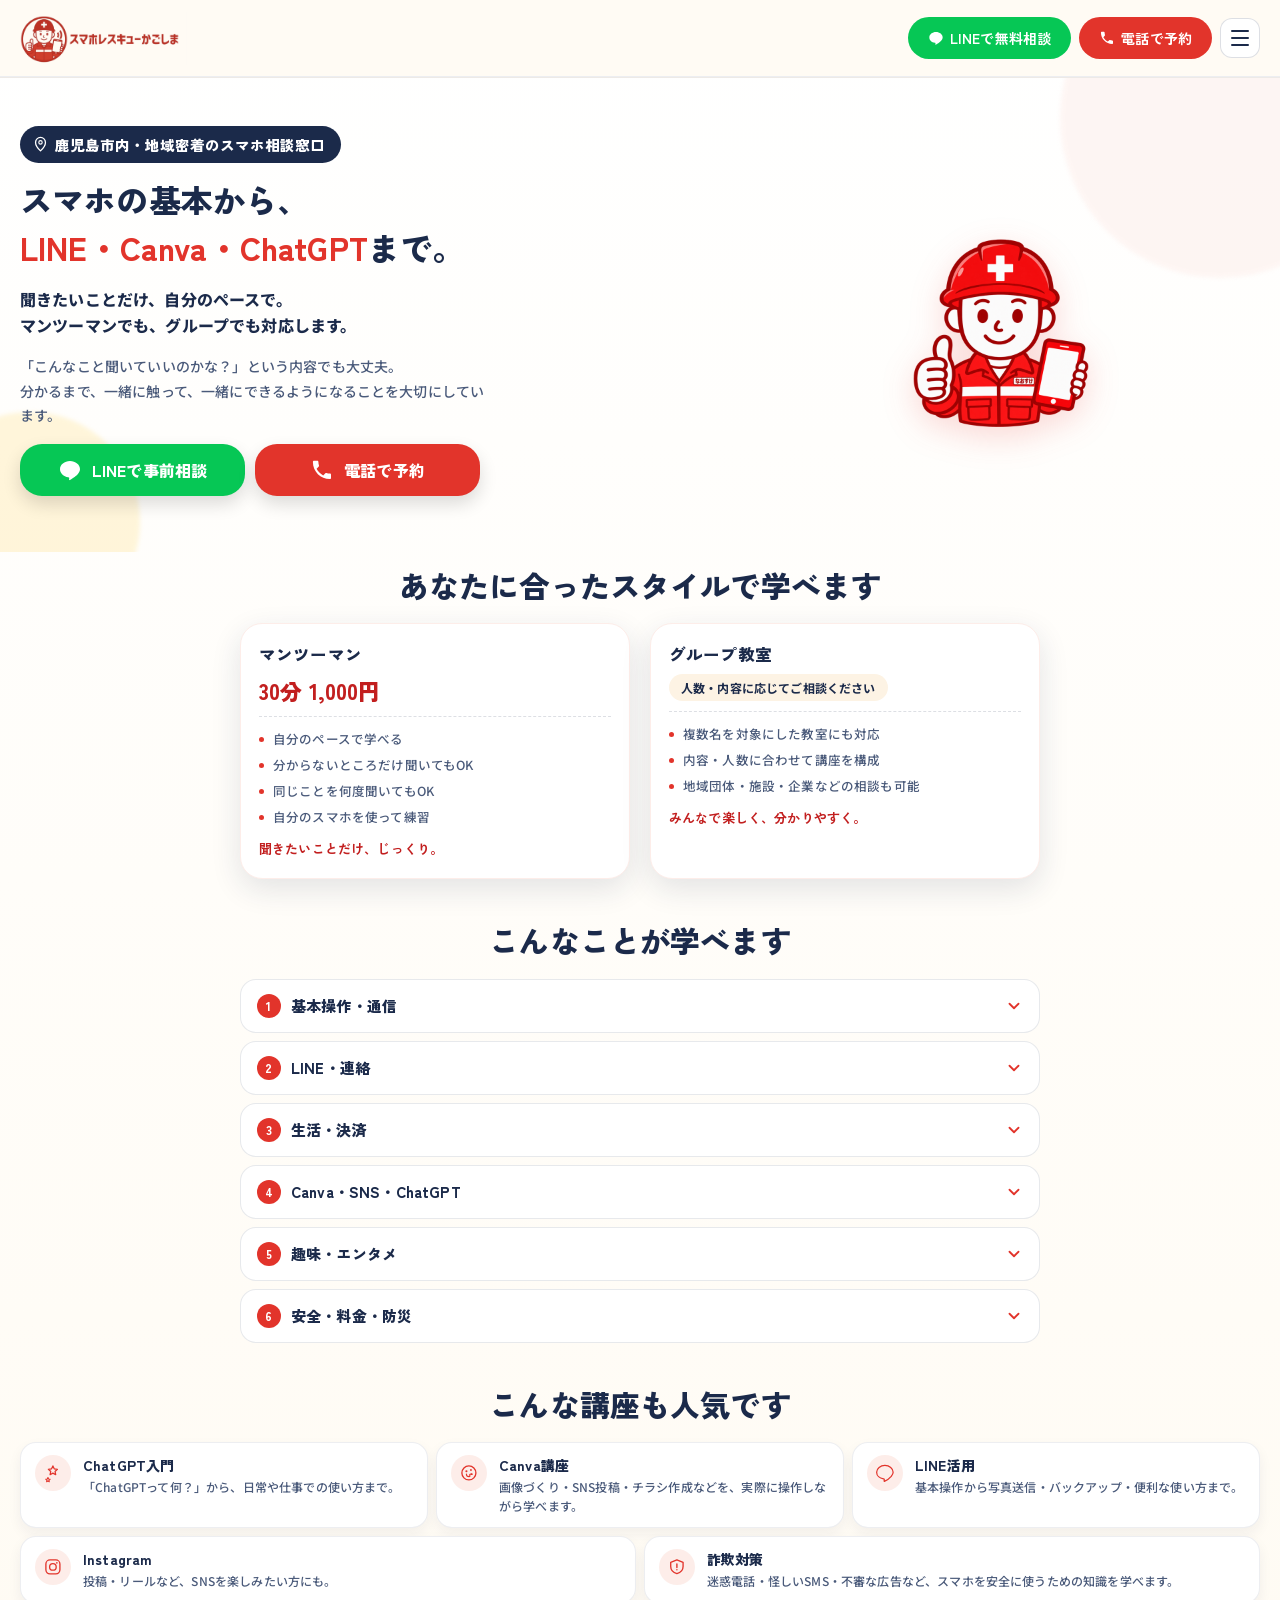
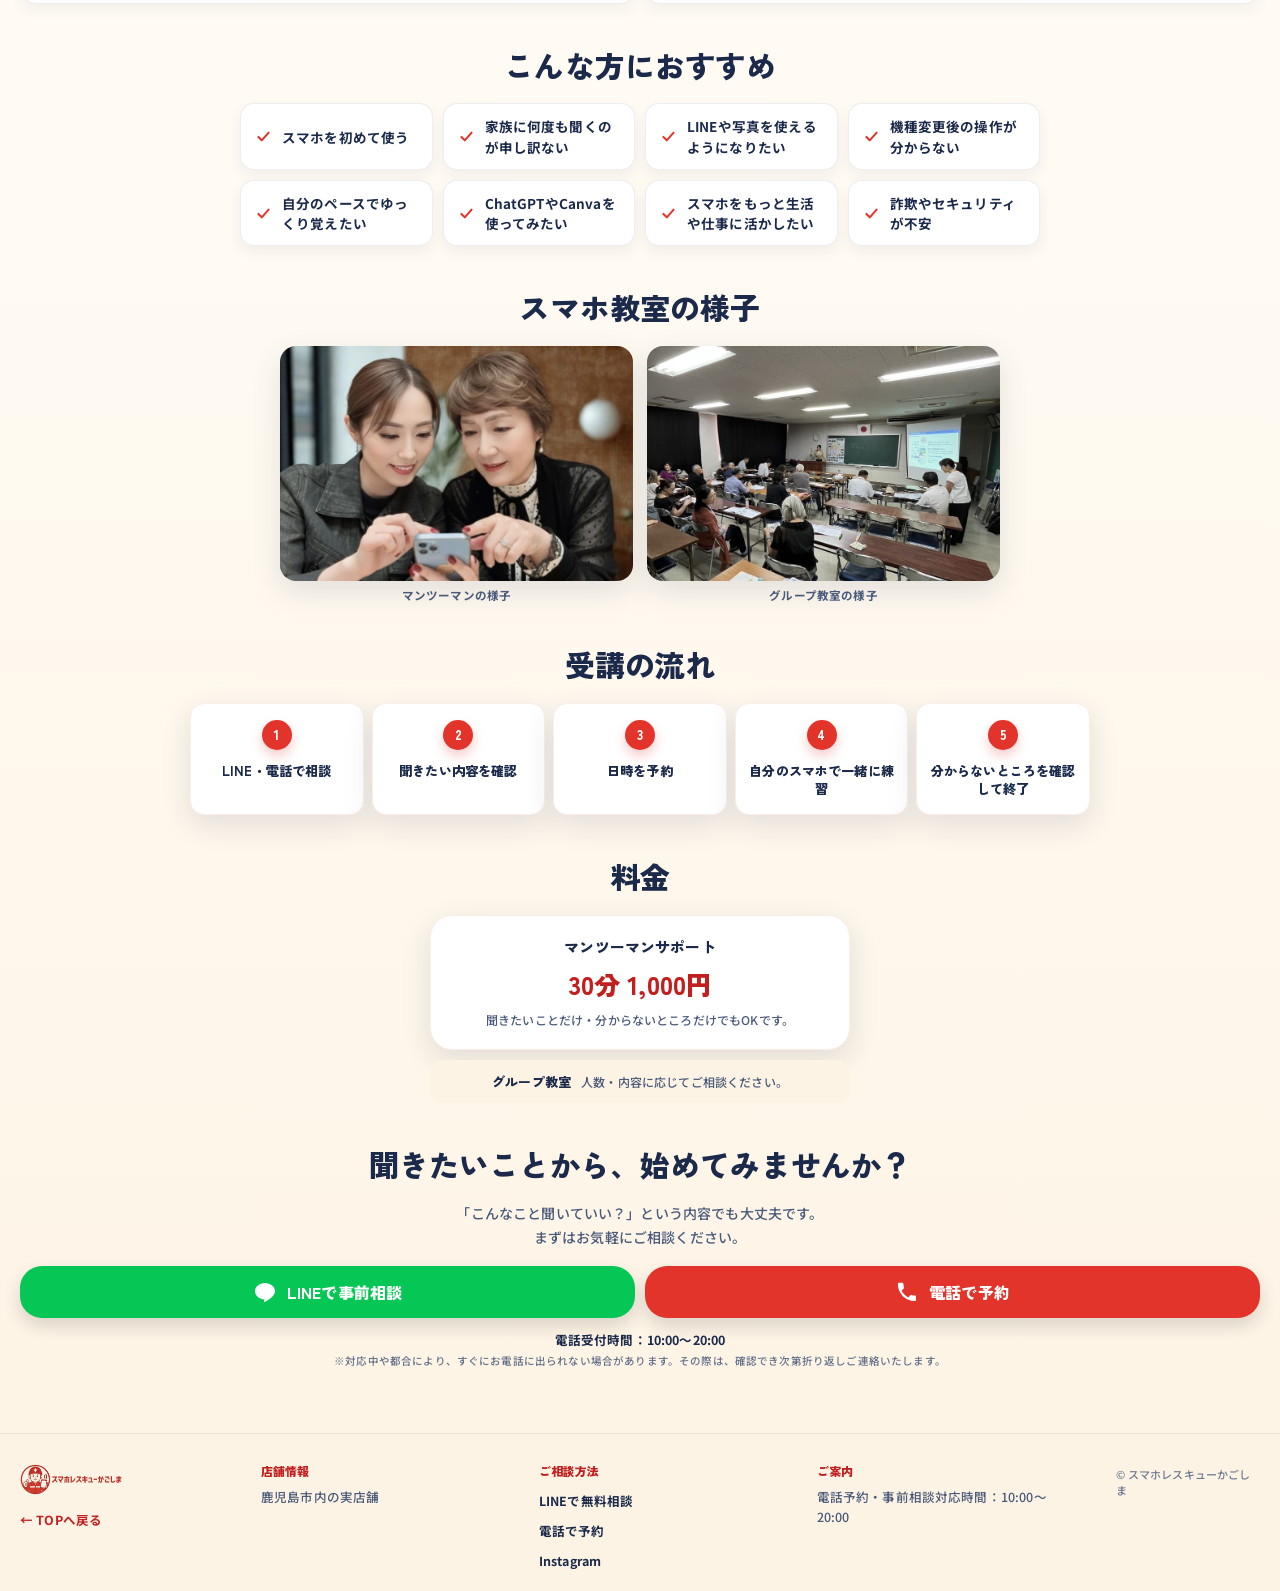
==== commit 0b82e56c: "PC表示の見出し改行・CTAボタンのバランス・キャラクター画像を調整 - スマホ教室ページの見出しを「スマホの基本から、」「LINE・Canva・ChatGPTまで。」の   2行で読みやすく改行され" ====
--- a/class.html
+++ b/class.html
@@ -110,12 +110,12 @@
 
     <div class="container cl-hero-inner">
       <h1 class="cl-title">
-        スマホの基本から、<br class="card-break">
+        スマホの基本から、<br>
         <span class="accent">LINE・Canva・ChatGPT</span><br class="card-break">まで。
       </h1>
 
       <div class="cl-figure">
-        <img src="assets/naosuke.png" alt="スマホレスキューかごしまの公式キャラクター なおすけ。赤いヘルメットに白い十字、赤い作業服姿で、笑顔で親指を立てている。">
+        <img src="assets/naosuke-hero.png" alt="スマホレスキューかごしまの公式キャラクター なおすけ。赤いヘルメットに白い十字、赤い作業服姿で、片手で親指を立て、もう片方の手にスマートフォンを持っている。">
       </div>
 
       <p class="cl-subhead">
--- a/css/class.css
+++ b/css/class.css
@@ -539,6 +539,10 @@
     flex-direction: row;
   }
 
+  .cl-hero-ctas .btn-cta {
+    flex: 1;
+  }
+
   .cl-style-list {
     flex-direction: row;
   }
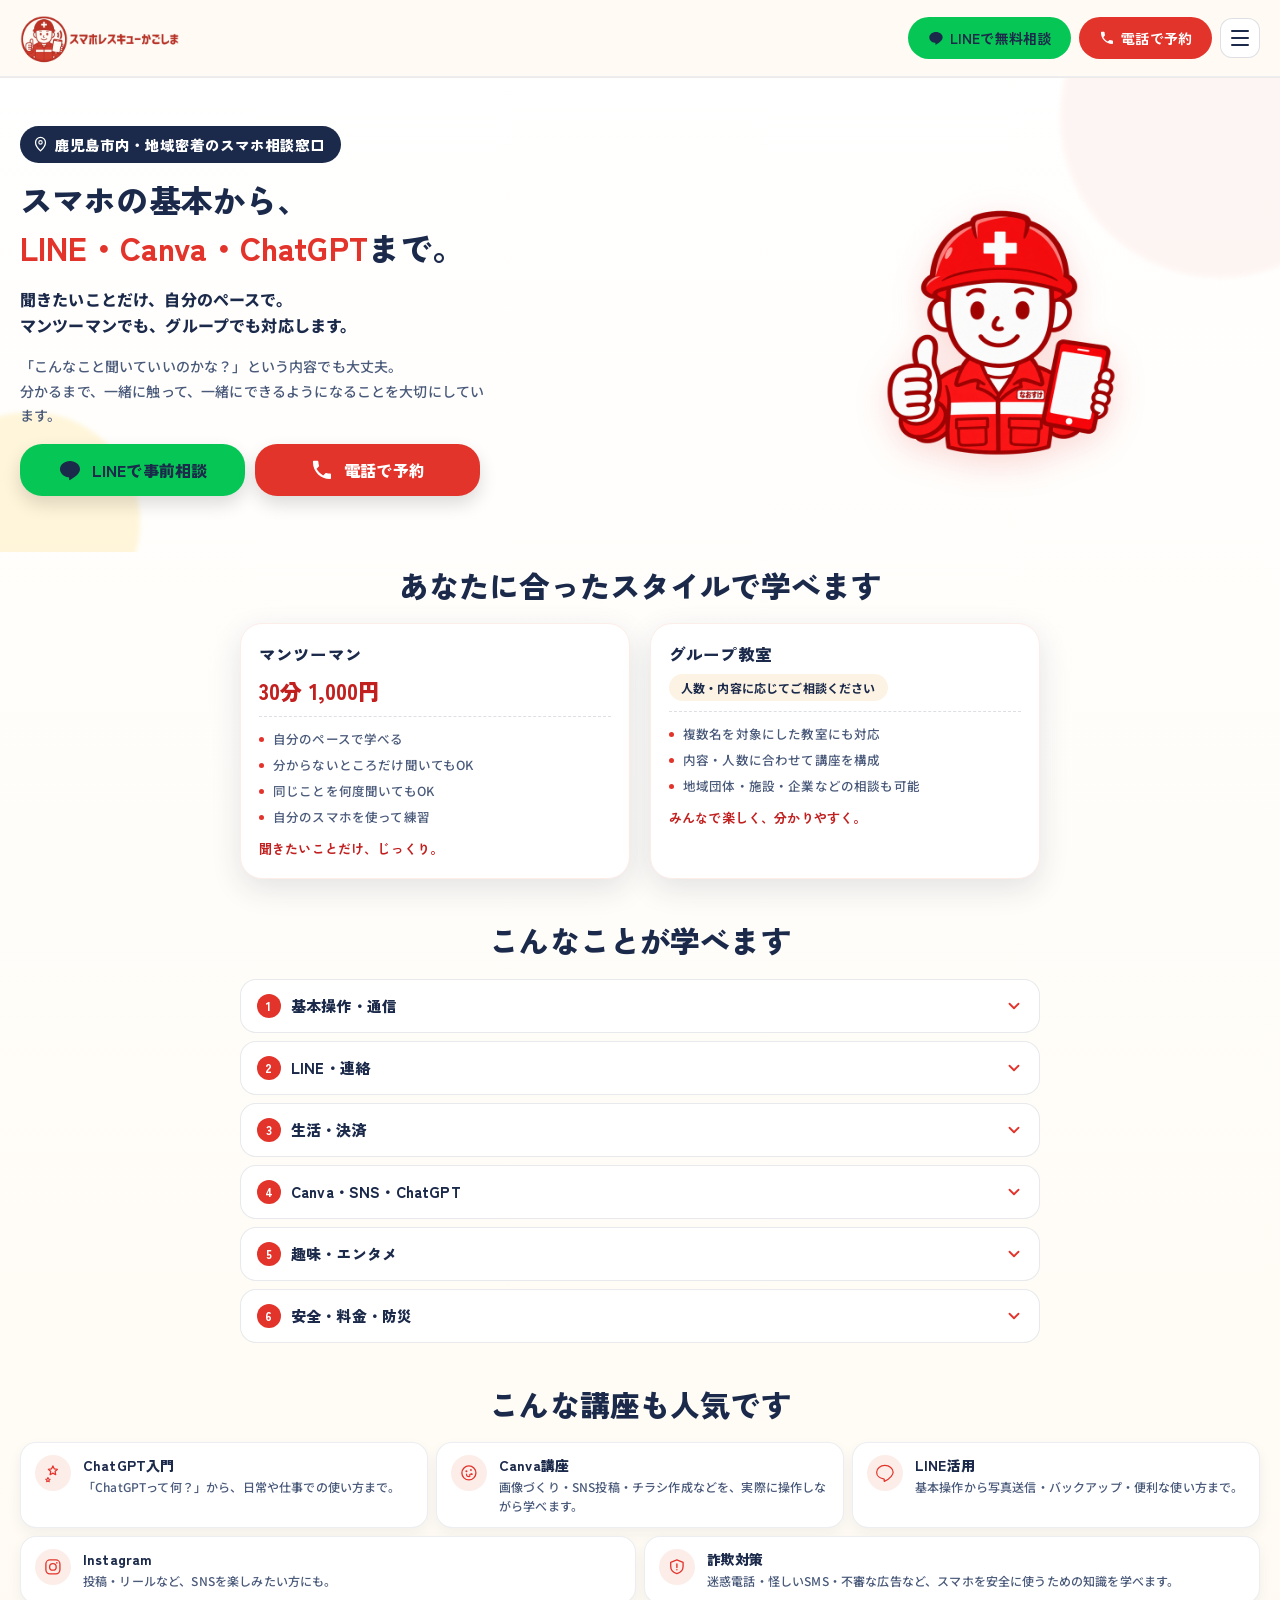
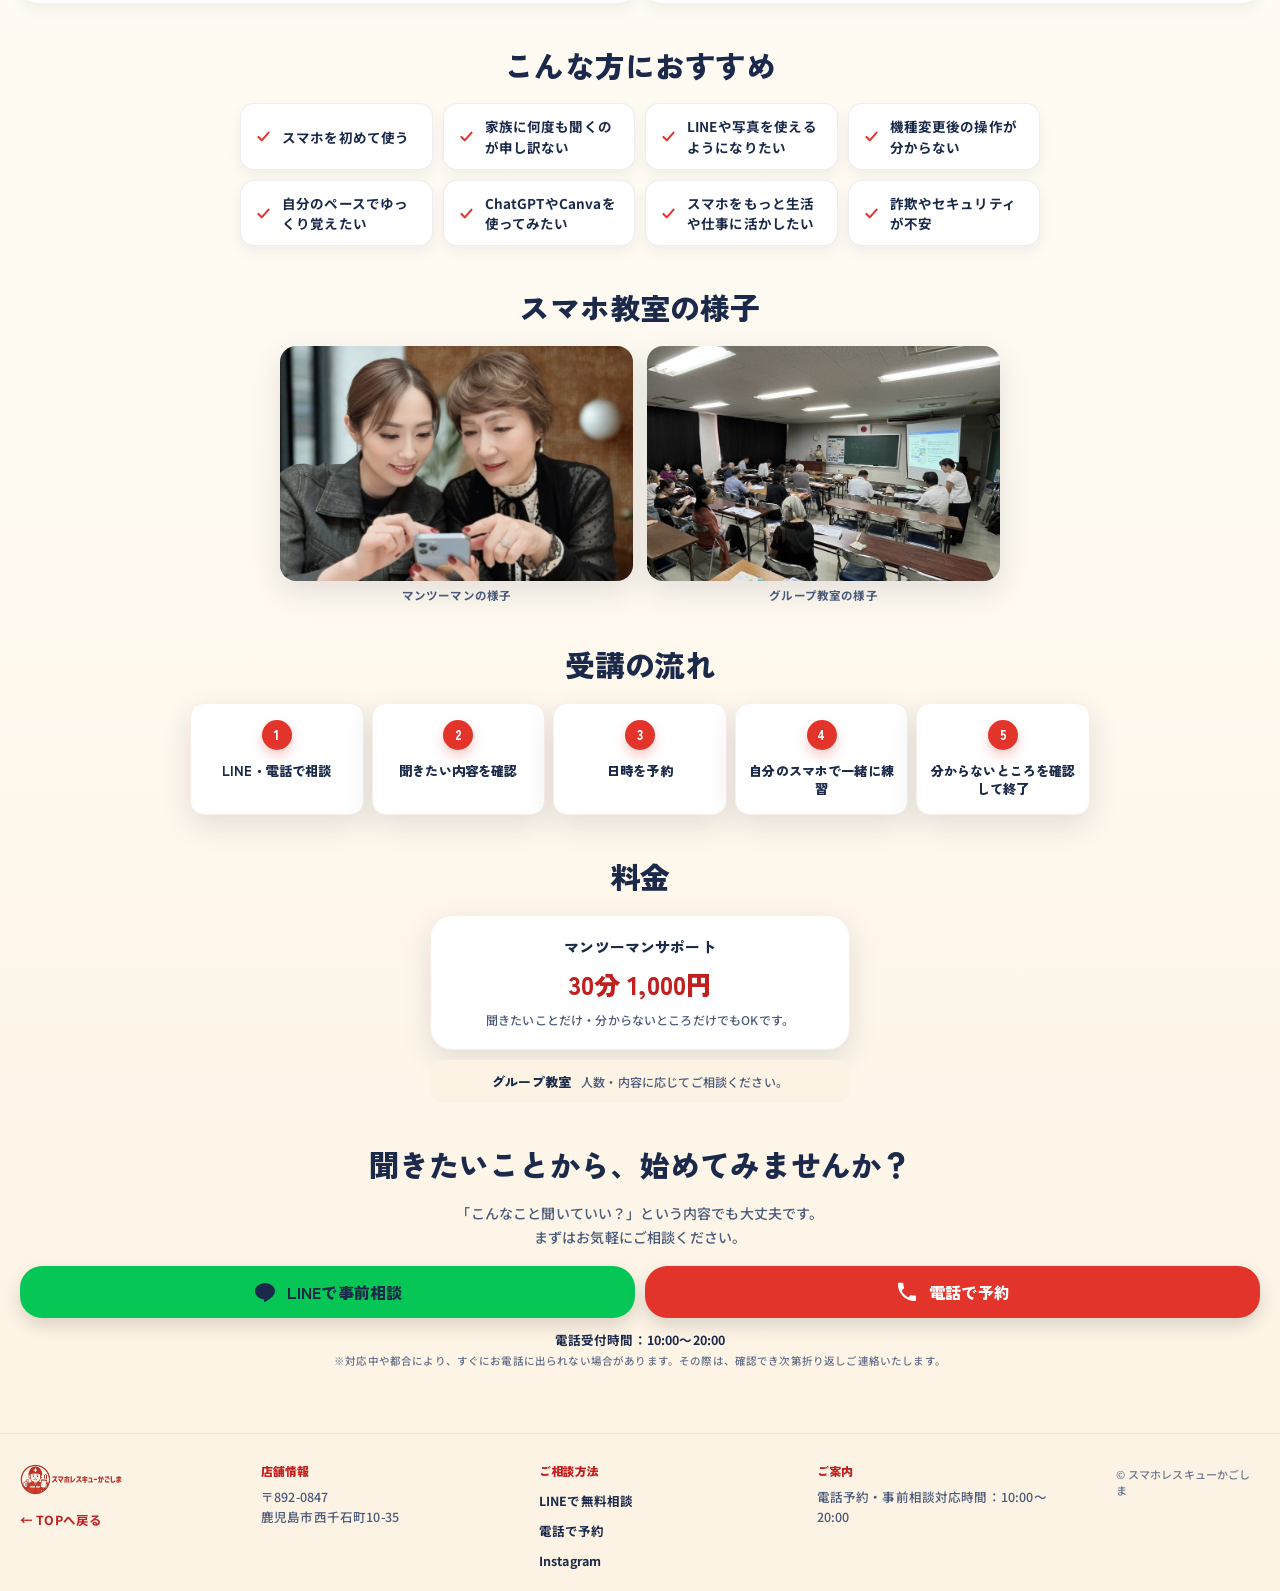
==== commit 408fe305: "住所表示・LINEボタンの視認性・構造化データ・robots/sitemapを追加 - 店舗情報ページのアクセスとフッターに実際の住所   (〒892-0847 鹿児島市西千石町10-35)を明記 -" ====
--- a/class.html
+++ b/class.html
@@ -27,6 +27,30 @@
 <meta name="twitter:title" content="スマホ教室｜スマホレスキューかごしま">
 <meta name="twitter:description" content="スマホの基本から、LINE・Canva・ChatGPTまで。聞きたいことだけ、自分のペースで。マンツーマンでも、グループでも対応する「スマホレスキューかごしま」のスマホ教室ページです。">
 <meta name="twitter:image" content="https://your-domain-here.com/assets/ogp-image.jpg">
+<script type="application/ld+json">
+{
+  "@context": "https://schema.org",
+  "@type": "LocalBusiness",
+  "name": "スマホレスキューかごしま",
+  "image": "https://your-domain-here.com/assets/logo.png",
+  "telephone": "+81 70-9006-3399",
+  "priceRange": "¥",
+  "address": {
+    "@type": "PostalAddress",
+    "streetAddress": "西千石町10-35",
+    "addressLocality": "鹿児島市",
+    "addressRegion": "鹿児島県",
+    "postalCode": "892-0847",
+    "addressCountry": "JP"
+  },
+  "openingHoursSpecification": [
+    { "@type": "OpeningHoursSpecification", "dayOfWeek": "Tuesday", "opens": "12:00", "closes": "15:00" },
+    { "@type": "OpeningHoursSpecification", "dayOfWeek": ["Wednesday", "Thursday", "Friday"], "opens": "12:00", "closes": "18:00" },
+    { "@type": "OpeningHoursSpecification", "dayOfWeek": "Saturday", "opens": "11:00", "closes": "17:00" }
+  ],
+  "url": "https://your-domain-here.com/class.html"
+}
+</script>
 <link rel="icon" href="favicon.ico" sizes="any">
 <link rel="icon" type="image/png" sizes="32x32" href="assets/favicon-32x32.png">
 <link rel="icon" type="image/png" sizes="16x16" href="assets/favicon-16x16.png">
@@ -506,7 +530,7 @@
     <div class="footer-cols">
       <div class="footer-col">
         <h3>店舗情報</h3>
-        <p>鹿児島市内の実店舗</p>
+        <p>〒892-0847<br>鹿児島市西千石町10-35</p>
       </div>
 
       <div class="footer-col">
--- a/css/style.css
+++ b/css/style.css
@@ -129,7 +129,7 @@
 
 .btn-header.is-line {
   background: var(--line-green);
-  color: var(--white);
+  color: var(--navy);
 }
 
 .btn-header.is-line:hover {
@@ -312,7 +312,7 @@
 .detail-hero-badge {
   position: relative;
   z-index: 1;
-  margin: 0 0 12px;
+  margin: 0 auto 12px;
 }
 
 .hero-local-badge {
@@ -569,7 +569,7 @@
 
 .btn-cta.is-line {
   background: var(--line-green);
-  color: var(--white);
+  color: var(--navy);
 }
 
 .btn-cta.is-line:hover {
--- a/css/class.css
+++ b/css/class.css
@@ -642,7 +642,7 @@
 
   .cl-figure {
     width: 100%;
-    max-width: 200px;
+    max-width: 260px;
     margin: 0 auto;
   }
 
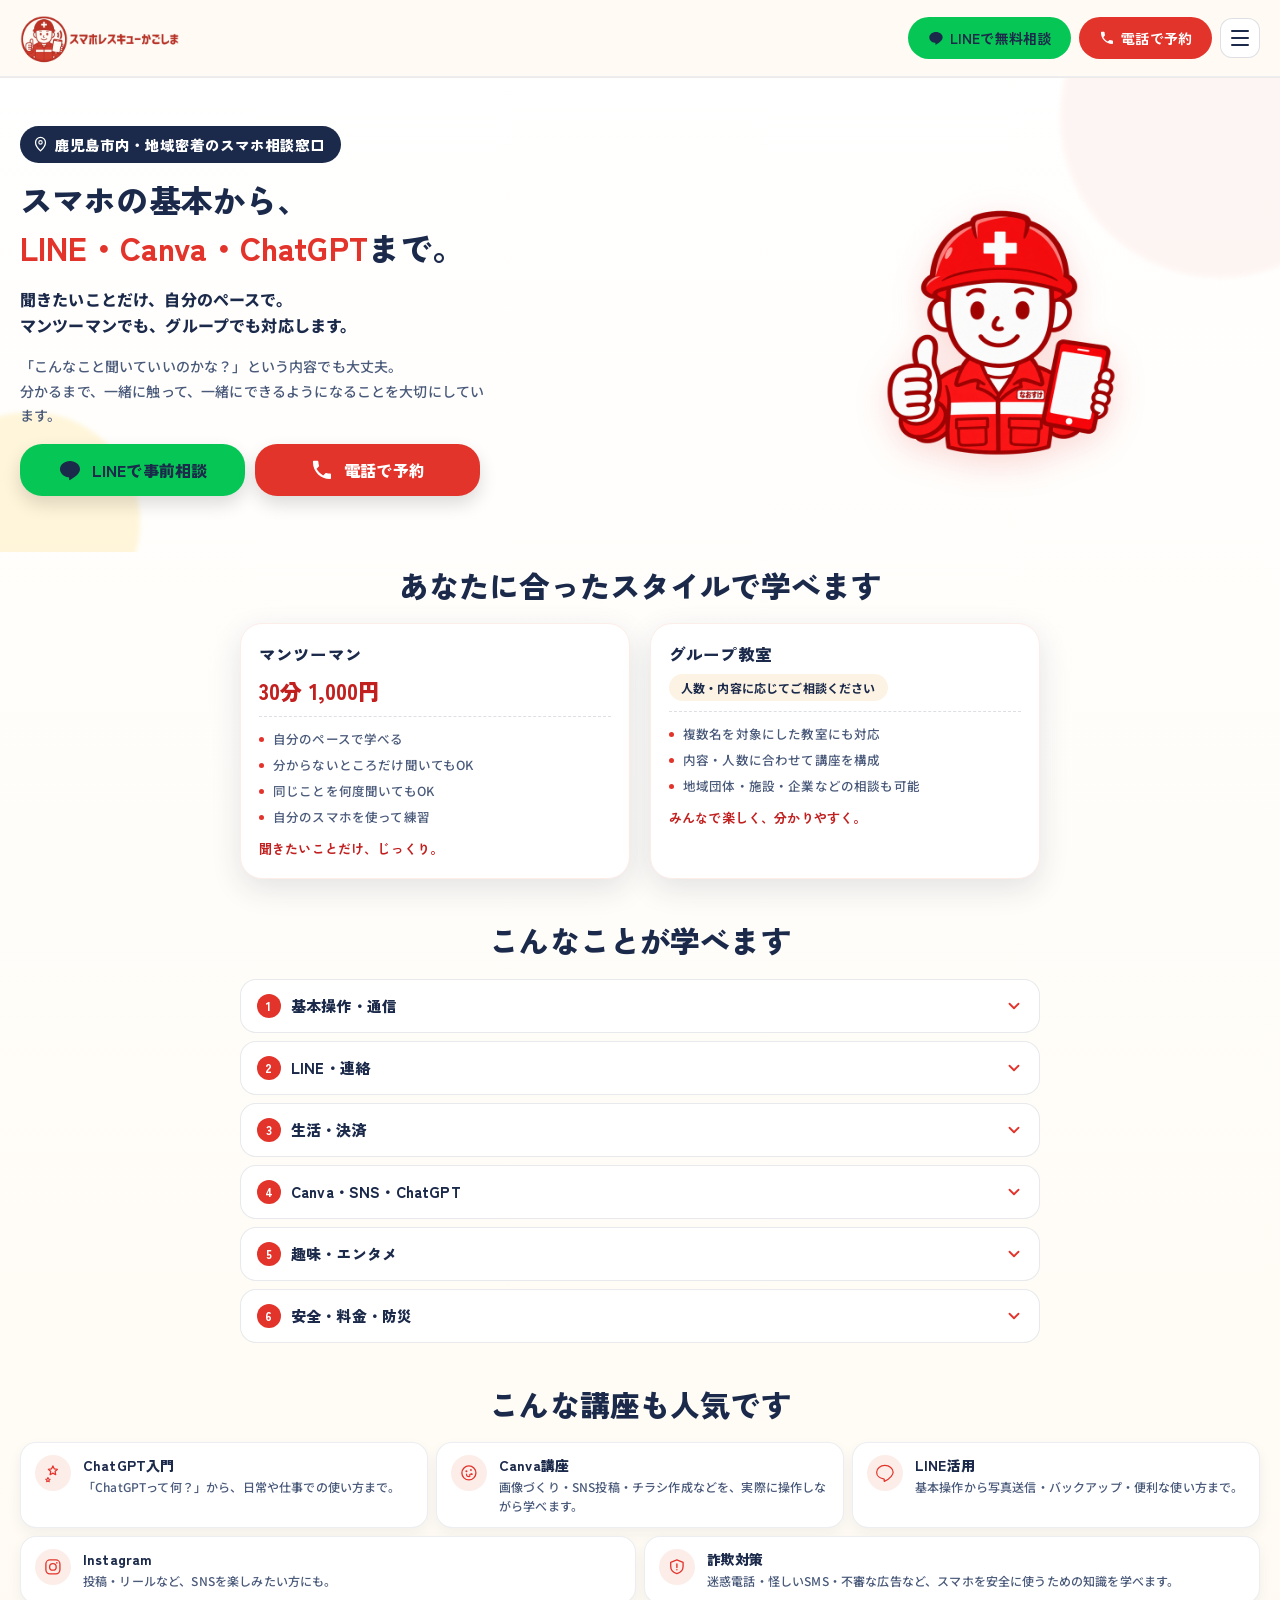
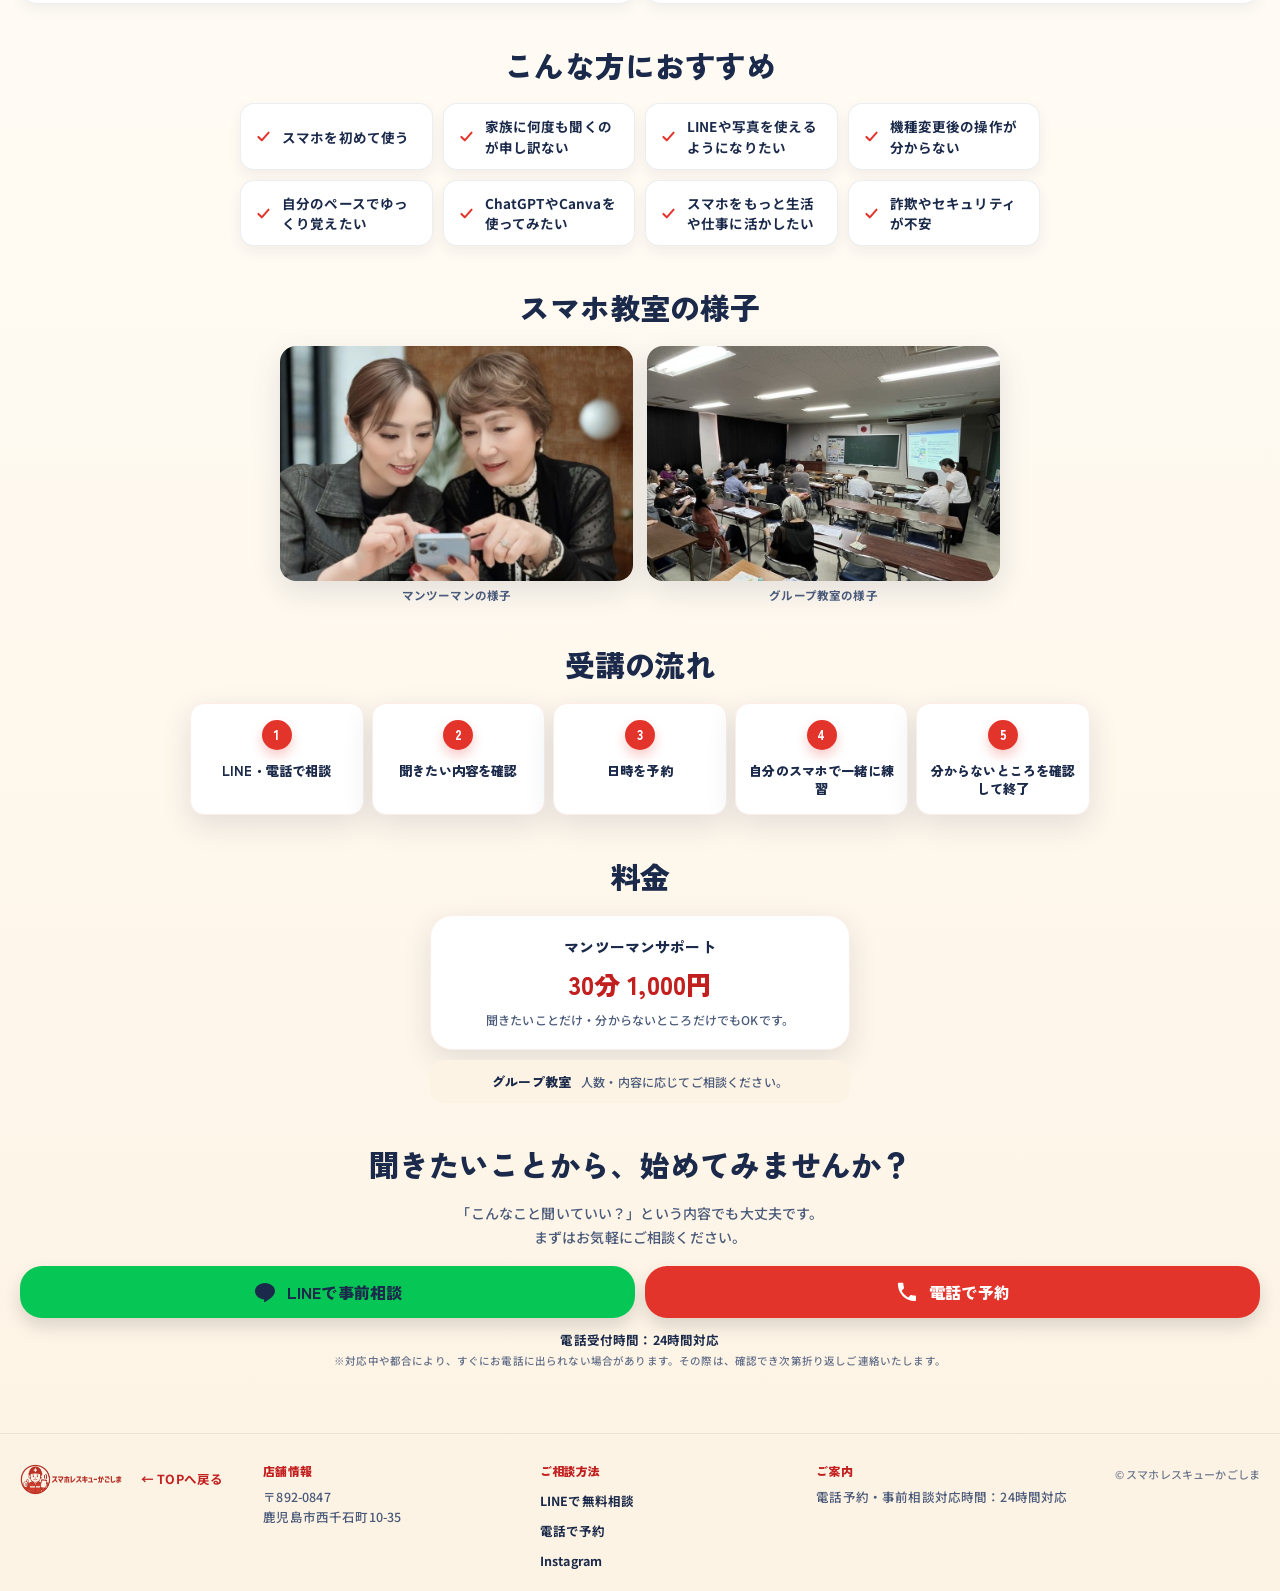
==== commit 01e18359: "電話予約・事前相談を24時間対応に変更 全12ページの「電話予約・事前相談」の対応時間表記(10:00〜20:00)を 「24時間対応」に変更。店舗の営業時間(火〜土)は変更なし。  Co-Autho" ====
--- a/class.html
+++ b/class.html
@@ -512,7 +512,7 @@
         </a>
       </div>
 
-      <p class="cl-cta-hours">電話受付時間：10:00〜20:00</p>
+      <p class="cl-cta-hours">電話受付時間：24時間対応</p>
       <p class="cl-cta-note">※対応中や都合により、すぐにお電話に出られない場合があります。その際は、確認でき次第折り返しご連絡いたします。</p>
     </div>
   </section>
@@ -544,7 +544,7 @@
 
       <div class="footer-col">
         <h3>ご案内</h3>
-        <p>電話予約・事前相談対応時間：10:00〜20:00</p>
+        <p>電話予約・事前相談対応時間：24時間対応</p>
       </div>
     </div>
 
--- a/css/style.css
+++ b/css/style.css
@@ -1562,3 +1562,14 @@
     animation: none;
   }
 }
+
+/* ---------- なおすけカーソル ---------- */
+a,
+button,
+summary,
+.btn-header,
+.btn-cta,
+.hamburger,
+.service-card {
+  cursor: url("../assets/cursor-helmet.png") 24 12, pointer;
+}
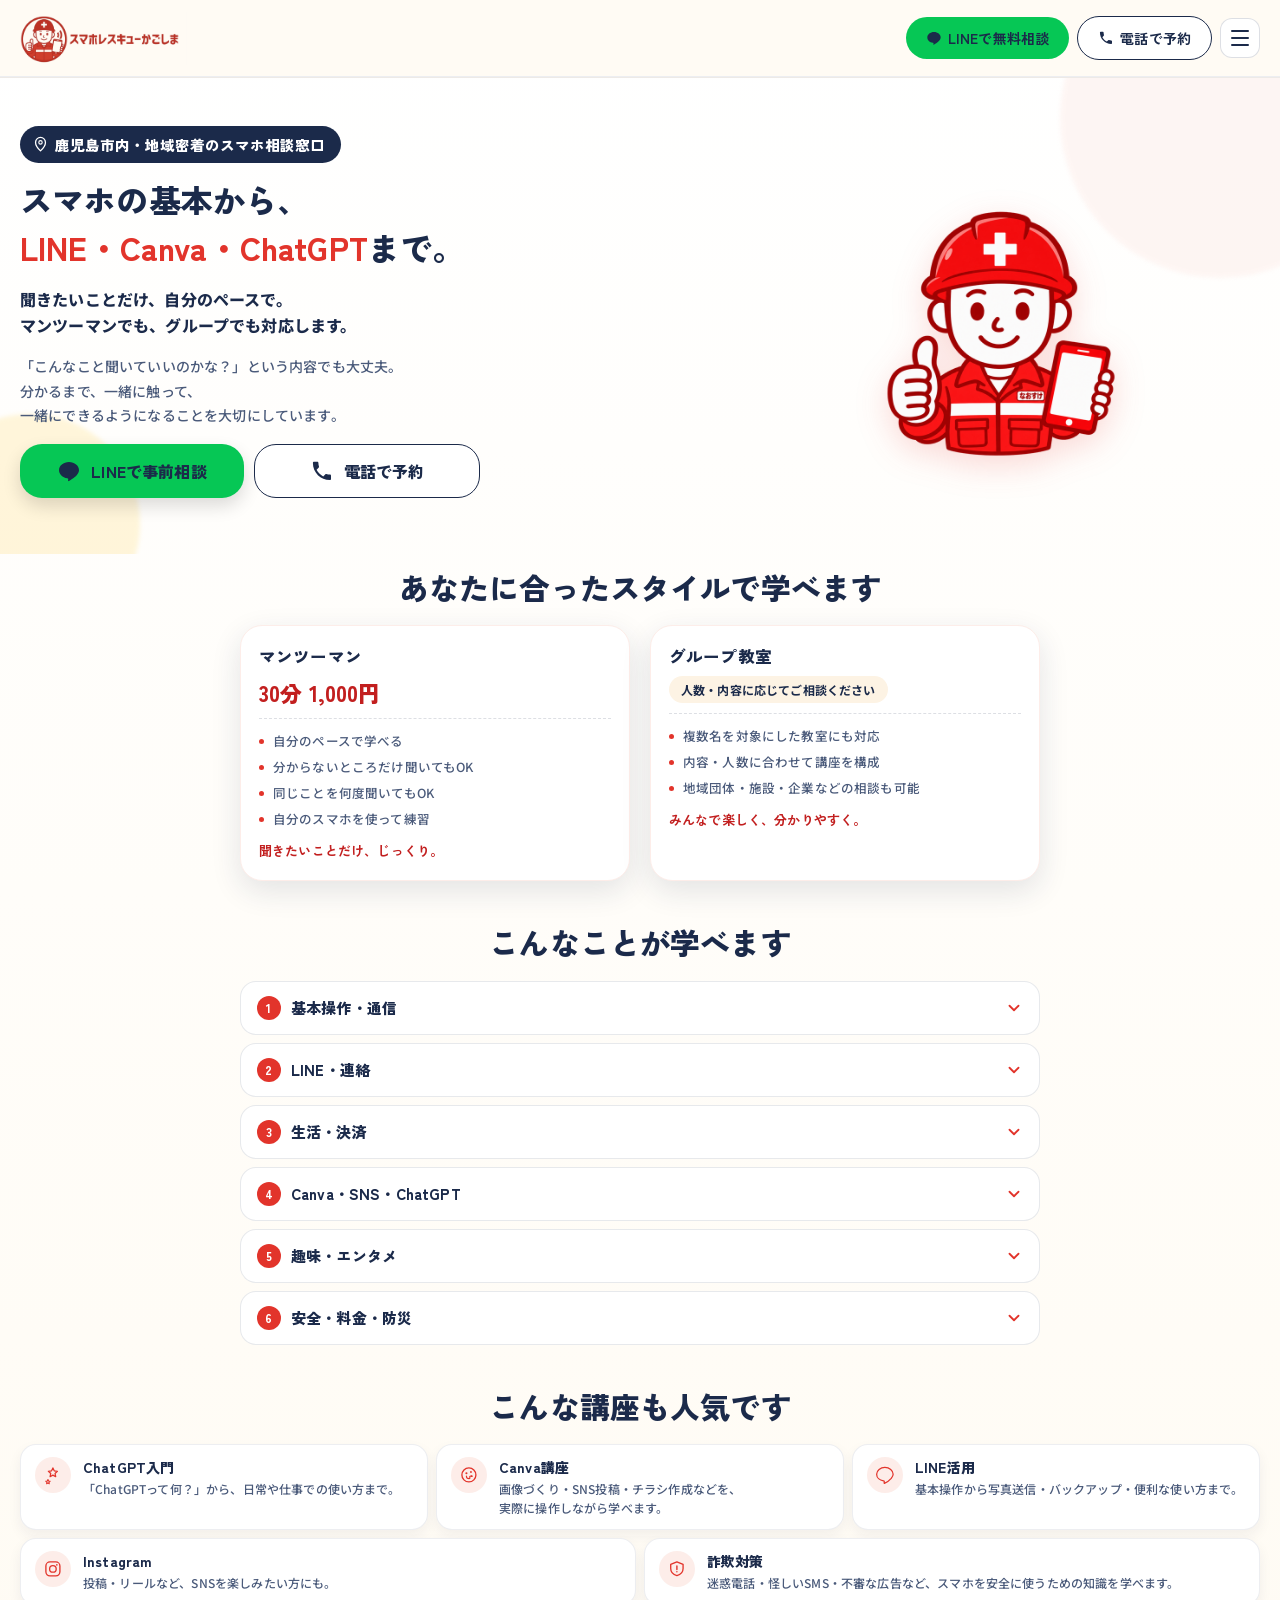
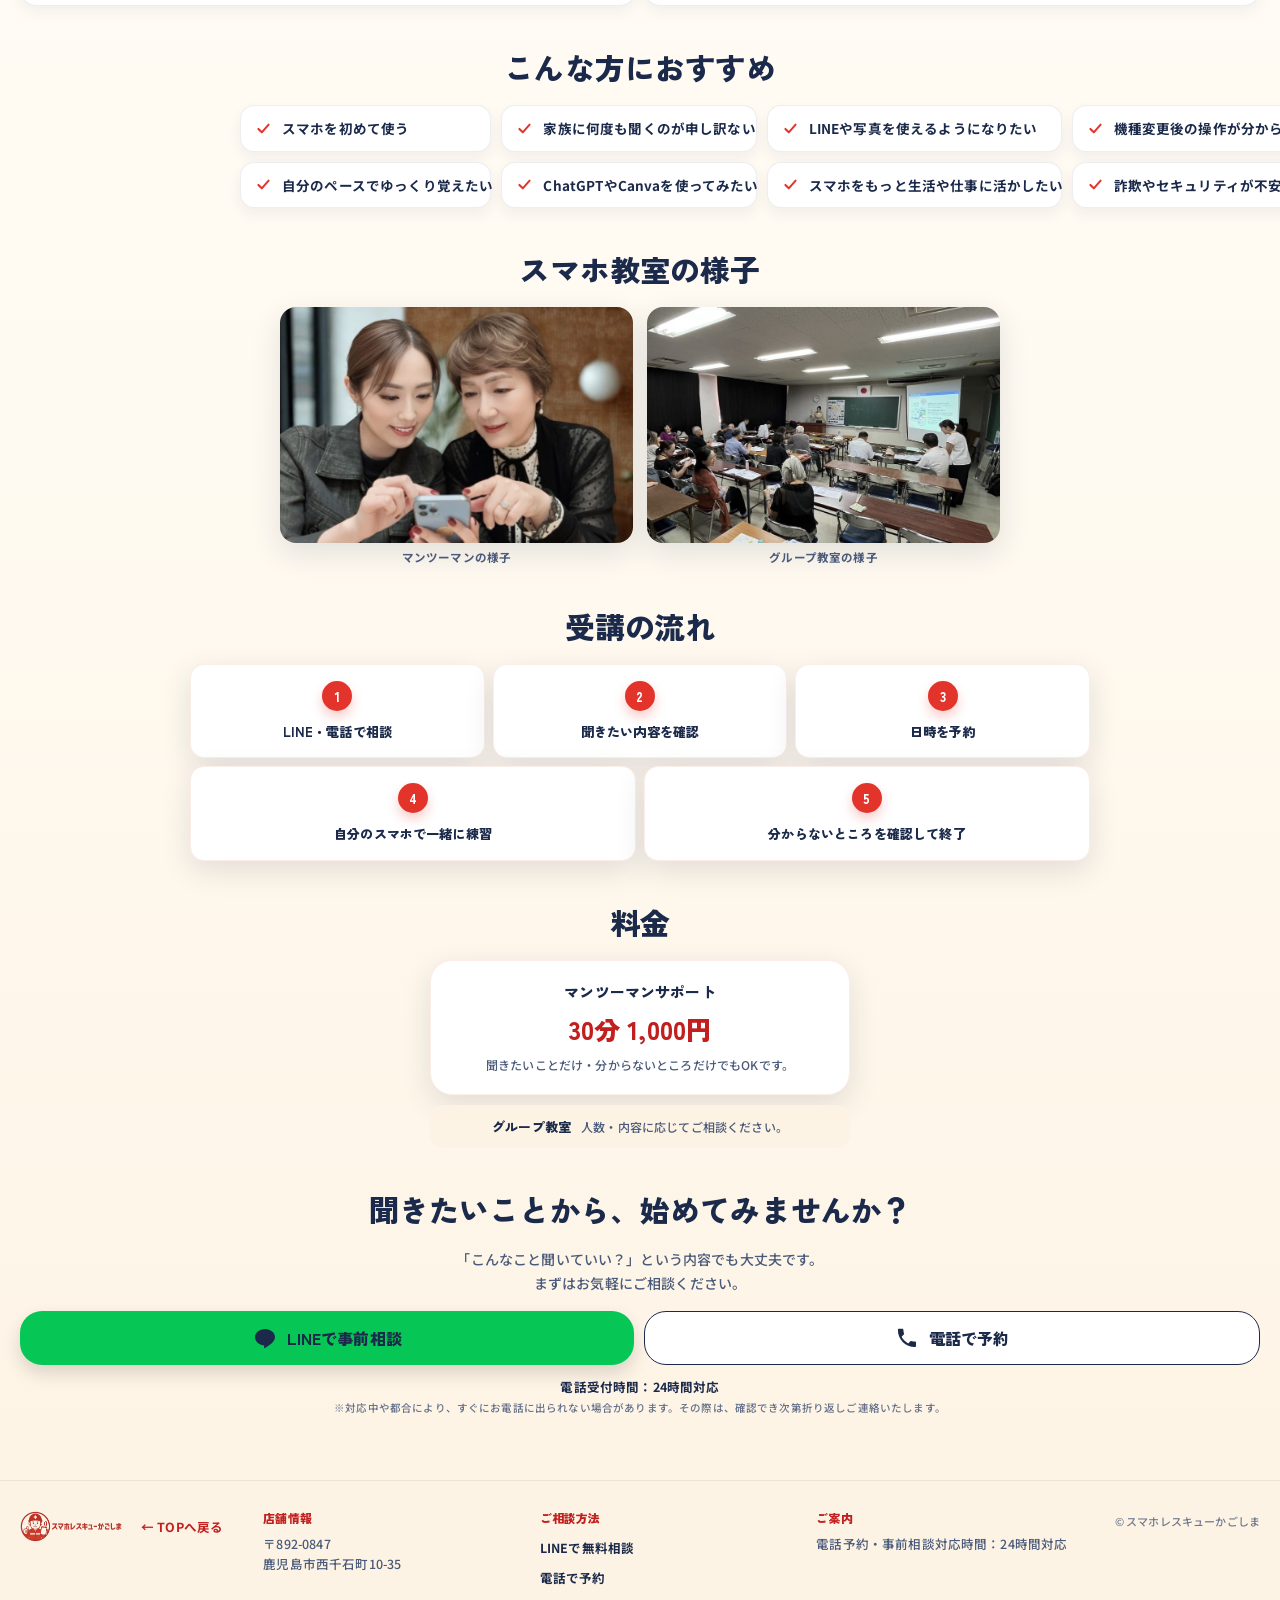
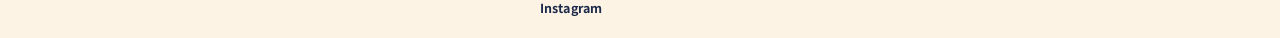
==== commit 9009b8b5: "SEO・パフォーマンス面の改善（meta description短縮、遅延読み込み、canonical、404ページ） - 全12ページのmeta description(og:description" ====
--- a/class.html
+++ b/class.html
@@ -13,19 +13,20 @@
   gtag('config', 'G-GHH91R5YX4');
 </script>
 <title>スマホ教室｜スマホレスキューかごしま</title>
-<meta name="description" content="スマホの基本から、LINE・Canva・ChatGPTまで。聞きたいことだけ、自分のペースで。マンツーマンでも、グループでも対応する「スマホレスキューかごしま」のスマホ教室ページです。">
+<meta name="description" content="スマホの基本からLINE・Canva・ChatGPTまで、聞きたいことだけ自分のペースで。マンツーマンでもグループでも対応する鹿児島市のスマホ教室です。">
 <meta property="og:type" content="website">
 <meta property="og:site_name" content="スマホレスキューかごしま">
 <meta property="og:locale" content="ja_JP">
 <meta property="og:url" content="https://your-domain-here.com/class.html">
+<link rel="canonical" href="https://your-domain-here.com/class.html">
 <meta property="og:title" content="スマホ教室｜スマホレスキューかごしま">
-<meta property="og:description" content="スマホの基本から、LINE・Canva・ChatGPTまで。聞きたいことだけ、自分のペースで。マンツーマンでも、グループでも対応する「スマホレスキューかごしま」のスマホ教室ページです。">
+<meta property="og:description" content="スマホの基本からLINE・Canva・ChatGPTまで、聞きたいことだけ自分のペースで。マンツーマンでもグループでも対応する鹿児島市のスマホ教室です。">
 <meta property="og:image" content="https://your-domain-here.com/assets/ogp-image.jpg">
 <meta property="og:image:width" content="1200">
 <meta property="og:image:height" content="630">
 <meta name="twitter:card" content="summary_large_image">
 <meta name="twitter:title" content="スマホ教室｜スマホレスキューかごしま">
-<meta name="twitter:description" content="スマホの基本から、LINE・Canva・ChatGPTまで。聞きたいことだけ、自分のペースで。マンツーマンでも、グループでも対応する「スマホレスキューかごしま」のスマホ教室ページです。">
+<meta name="twitter:description" content="スマホの基本からLINE・Canva・ChatGPTまで、聞きたいことだけ自分のペースで。マンツーマンでもグループでも対応する鹿児島市のスマホ教室です。">
 <meta name="twitter:image" content="https://your-domain-here.com/assets/ogp-image.jpg">
 <script type="application/ld+json">
 {
@@ -107,13 +108,13 @@
         <svg class="btn-header-icon" viewBox="0 0 24 24" fill="none" aria-hidden="true"><path d="M12 3C6.48 3 2 6.69 2 11.2c0 4 3.53 7.36 8.31 8.02.32.07.76.21.87.49.1.25.06.65.03.9l-.14.9c-.04.25-.2.98.86.53s5.69-3.35 7.76-5.74C21.02 14.5 22 12.95 22 11.2 22 6.69 17.52 3 12 3Z" fill="currentColor"/></svg>
         <span>LINEで無料相談</span>
       </a>
+      <a class="btn-header is-web" href="https://calendar.app.google/Z8XRNBMJLuV36Su36" target="_blank" rel="noopener">
+        <svg class="btn-header-icon" viewBox="0 0 24 24" fill="none" aria-hidden="true"><rect x="3.5" y="5" width="17" height="15.5" rx="2" stroke="currentColor" stroke-width="1.7"/><path d="M3.5 9.5h17M8 3v4M16 3v4" stroke="currentColor" stroke-width="1.7" stroke-linecap="round"/></svg>
+        <span>WEBで予約</span>
+      </a>
       <a class="btn-header is-tel" href="tel:07090063399">
         <svg class="btn-header-icon" viewBox="0 0 24 24" fill="none" aria-hidden="true"><path d="M6.6 10.8c1.4 2.8 3.8 5.2 6.6 6.6l2.2-2.2c.3-.3.7-.4 1-.2 1.1.4 2.3.6 3.5.6.6 0 1.1.5 1.1 1.1V20c0 .6-.5 1.1-1.1 1.1C10.6 21.1 2.9 13.4 2.9 3.9 2.9 3.3 3.4 2.8 4 2.8h3.3c.6 0 1.1.5 1.1 1.1 0 1.2.2 2.4.6 3.5.1.4 0 .8-.2 1L6.6 10.8Z" fill="currentColor"/></svg>
         <span>電話で予約</span>
-      </a>
-      <a class="btn-header is-web" href="https://calendar.app.google/Z8XRNBMJLuV36Su36" target="_blank" rel="noopener">
-        <svg class="btn-header-icon" viewBox="0 0 24 24" fill="none" aria-hidden="true"><rect x="3.5" y="5" width="17" height="15.5" rx="2" stroke="currentColor" stroke-width="1.7"/><path d="M3.5 9.5h17M8 3v4M16 3v4" stroke="currentColor" stroke-width="1.7" stroke-linecap="round"/></svg>
-        <span>WEBで予約</span>
       </a>
     </div>
   </nav>
@@ -422,12 +423,12 @@
 
       <div class="cl-gallery-grid">
         <figure class="cl-gallery-item">
-          <img src="assets/class-oneonone.jpg" alt="スタッフとお客様がスマホの画面を一緒に確認しながら操作方法を説明している様子">
+          <img src="assets/class-oneonone.jpg" loading="lazy" alt="スタッフとお客様がスマホの画面を一緒に確認しながら操作方法を説明している様子">
           <figcaption>マンツーマンの様子</figcaption>
         </figure>
 
         <figure class="cl-gallery-item">
-          <img src="assets/class-group.jpg" alt="複数名の受講者がスマホ教室で講師の説明を聞いている様子">
+          <img src="assets/class-group.jpg" loading="lazy" alt="複数名の受講者がスマホ教室で講師の説明を聞いている様子">
           <figcaption>グループ教室の様子</figcaption>
         </figure>
       </div>
@@ -522,7 +523,7 @@
   <div class="container footer-inner">
     <div class="footer-brand">
       <a href="index.html">
-        <img class="footer-logo" src="assets/logo.png" alt="スマホレスキューかごしま">
+        <img class="footer-logo" src="assets/logo.png" loading="lazy" alt="スマホレスキューかごしま">
       </a>
       <a class="footer-top-link" href="index.html">← TOPへ戻る</a>
     </div>
--- a/css/style.css
+++ b/css/style.css
@@ -37,6 +37,8 @@
   background: linear-gradient(180deg, var(--white) 0%, var(--cream) 55%, var(--cream-deep) 100%);
   -webkit-font-smoothing: antialiased;
   letter-spacing: 0.01em;
+  word-break: keep-all;
+  overflow-wrap: break-word;
 }
 
 h1, h2, h3,
@@ -137,22 +139,22 @@
 }
 
 .btn-header.is-tel {
+  background: var(--white);
+  border: 1.5px solid var(--navy);
+  color: var(--navy);
+}
+
+.btn-header.is-tel:hover {
+  background: rgba(27, 42, 74, 0.06);
+}
+
+.btn-header.is-web {
   background: var(--red);
   color: var(--white);
 }
 
-.btn-header.is-tel:hover {
+.btn-header.is-web:hover {
   background: var(--red-dark);
-}
-
-.btn-header.is-web {
-  background: var(--white);
-  border: 1.5px solid var(--navy);
-  color: var(--navy);
-}
-
-.btn-header.is-web:hover {
-  background: rgba(27, 42, 74, 0.06);
 }
 
 .btn-header-icon {
@@ -577,19 +579,36 @@
 }
 
 .btn-cta.is-tel {
+  background: var(--white);
+  border: 1.5px solid var(--navy);
+  color: var(--navy);
+  box-shadow: none;
+}
+
+.btn-cta.is-tel:hover {
+  background: rgba(27, 42, 74, 0.06);
+}
+
+.btn-cta.is-web {
   background: var(--red);
   color: var(--white);
 }
 
-.btn-cta.is-tel:hover {
+.btn-cta.is-web:hover {
   filter: brightness(1.05);
 }
 
-.btn-cta.is-web {
+.btn-cta.is-web.insta-cta,
+.btn-cta.is-web.top-reviews-more {
   background: var(--white);
   border: 1.5px solid var(--navy);
   color: var(--navy);
   box-shadow: none;
+}
+
+.btn-cta.is-web.insta-cta:hover,
+.btn-cta.is-web.top-reviews-more:hover {
+  background: rgba(27, 42, 74, 0.06);
 }
 
 .btn-cta.is-primary {
@@ -1274,7 +1293,7 @@
   }
 
   .trust-list {
-    grid-template-columns: repeat(4, 1fr);
+    grid-template-columns: repeat(2, 1fr);
   }
 
   .trust-list li {
@@ -1360,8 +1379,7 @@
       "textblock side"
       "worries worries"
       "ctas ctas"
-      "phone phone"
-      "trust trust"
+      "phone trust"
       "closing closing";
     column-gap: 48px;
     row-gap: 14px;
@@ -1390,12 +1408,22 @@
   }
 
   .hero-hours-title {
-    font-size: 12px;
+    font-size: 16px;
+    margin-bottom: 10px;
+  }
+
+  .hours-card.is-mini {
+    padding: 6px 20px;
+  }
+
+  .hours-card.is-mini .hours-row {
+    padding: 14px 0;
   }
 
   .hours-card.is-mini .hours-day,
   .hours-card.is-mini .hours-time {
-    font-size: 11px;
+    font-size: 15px;
+    white-space: normal;
   }
 
   .hero-subcopy {
@@ -1417,6 +1445,18 @@
 
   .trust-list {
     grid-area: trust;
+  }
+
+  .hero-inner .trust-list {
+    grid-template-columns: 1fr;
+    gap: 8px;
+    align-self: stretch;
+    max-width: none;
+  }
+
+  .hero-inner .trust-list li {
+    font-size: 12px;
+    white-space: nowrap;
   }
 
   .hero-closing {
@@ -1563,7 +1603,11 @@
   }
 }
 
-/* ---------- なおすけカーソル ---------- */
+/* ---------- らぽカーソル ---------- */
+body {
+  cursor: url("../assets/cursor-rapo-face.png") 14 12, auto;
+}
+
 a,
 button,
 summary,
@@ -1571,5 +1615,5 @@
 .btn-cta,
 .hamburger,
 .service-card {
-  cursor: url("../assets/cursor-helmet.png") 24 12, pointer;
-}
+  cursor: url("../assets/cursor-rapo-paw.png") 18 28, pointer;
+}
--- a/css/class.css
+++ b/css/class.css
@@ -585,10 +585,12 @@
 
   .step-list {
     flex-direction: row;
+    flex-wrap: wrap;
+    justify-content: center;
   }
 
   .step-item {
-    flex: 1 1 0;
+    flex: 1 1 30%;
     flex-direction: column;
     text-align: center;
     padding: 16px 12px;
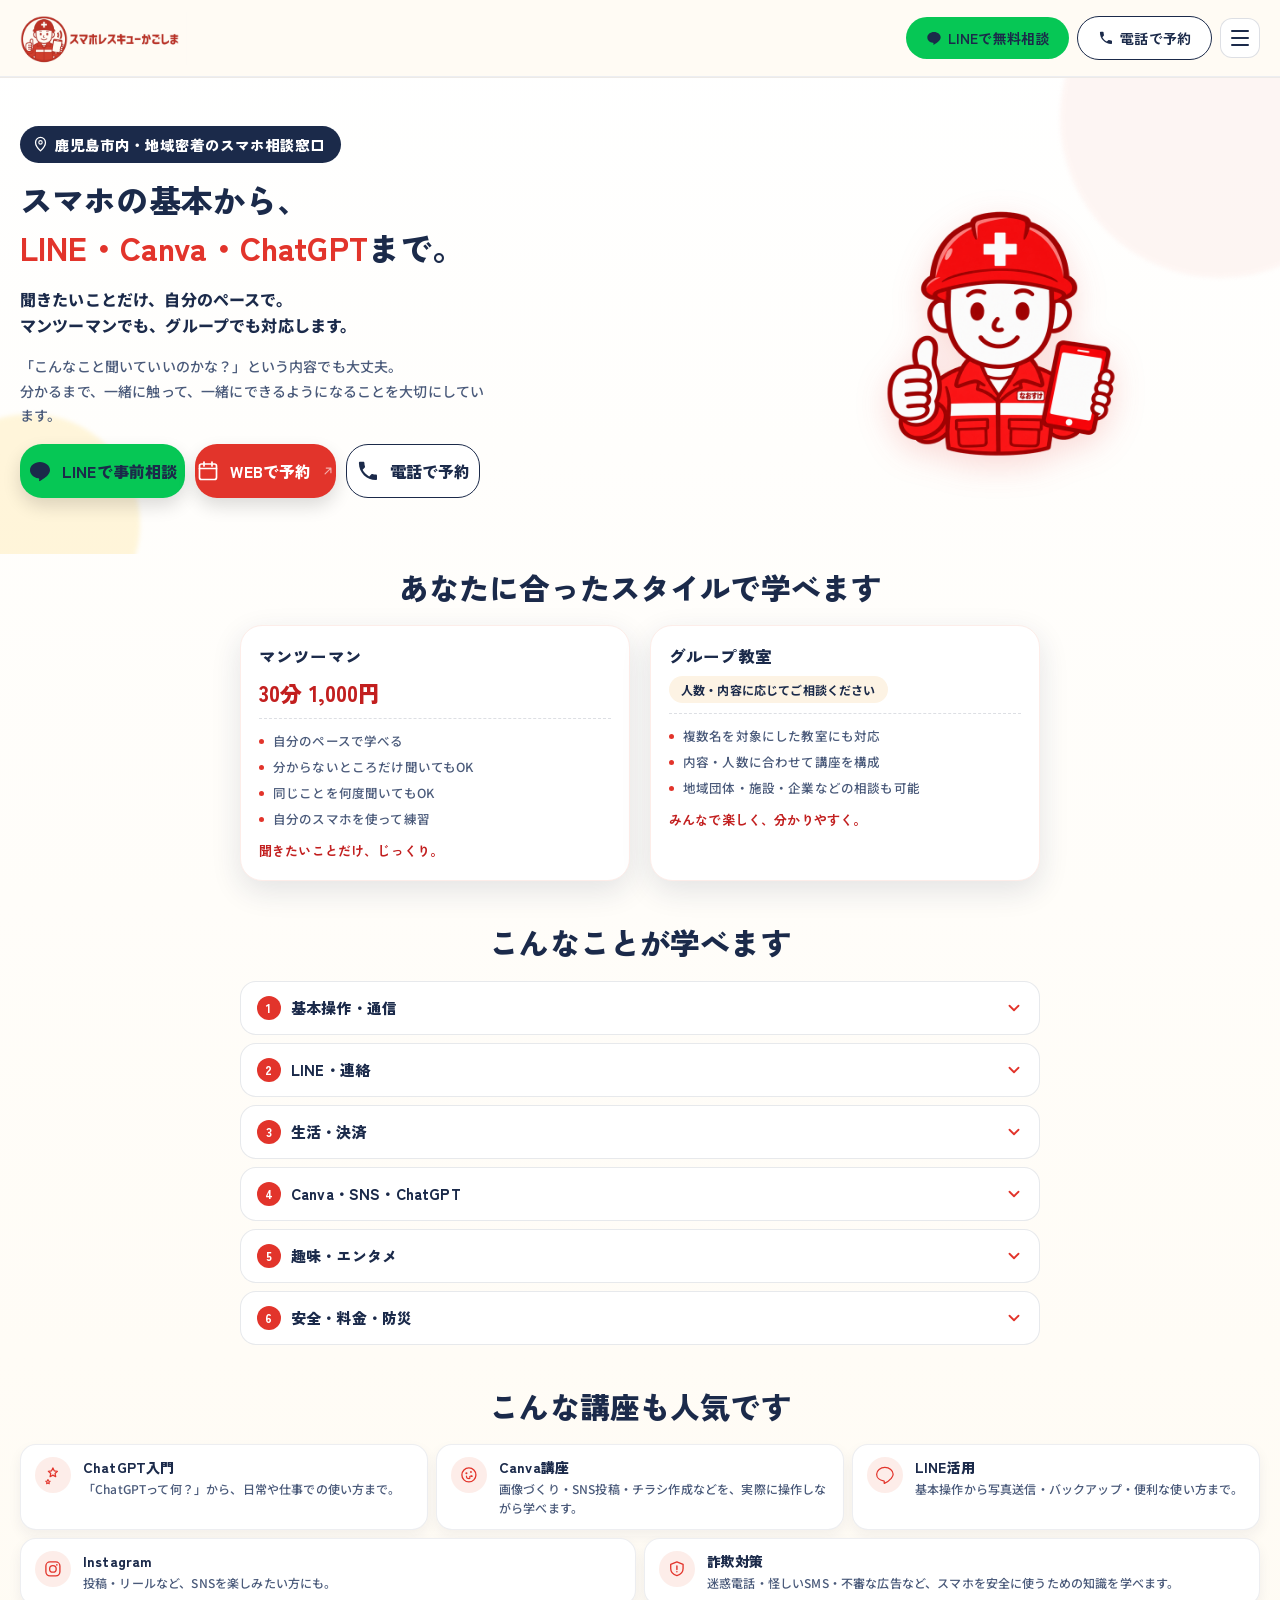
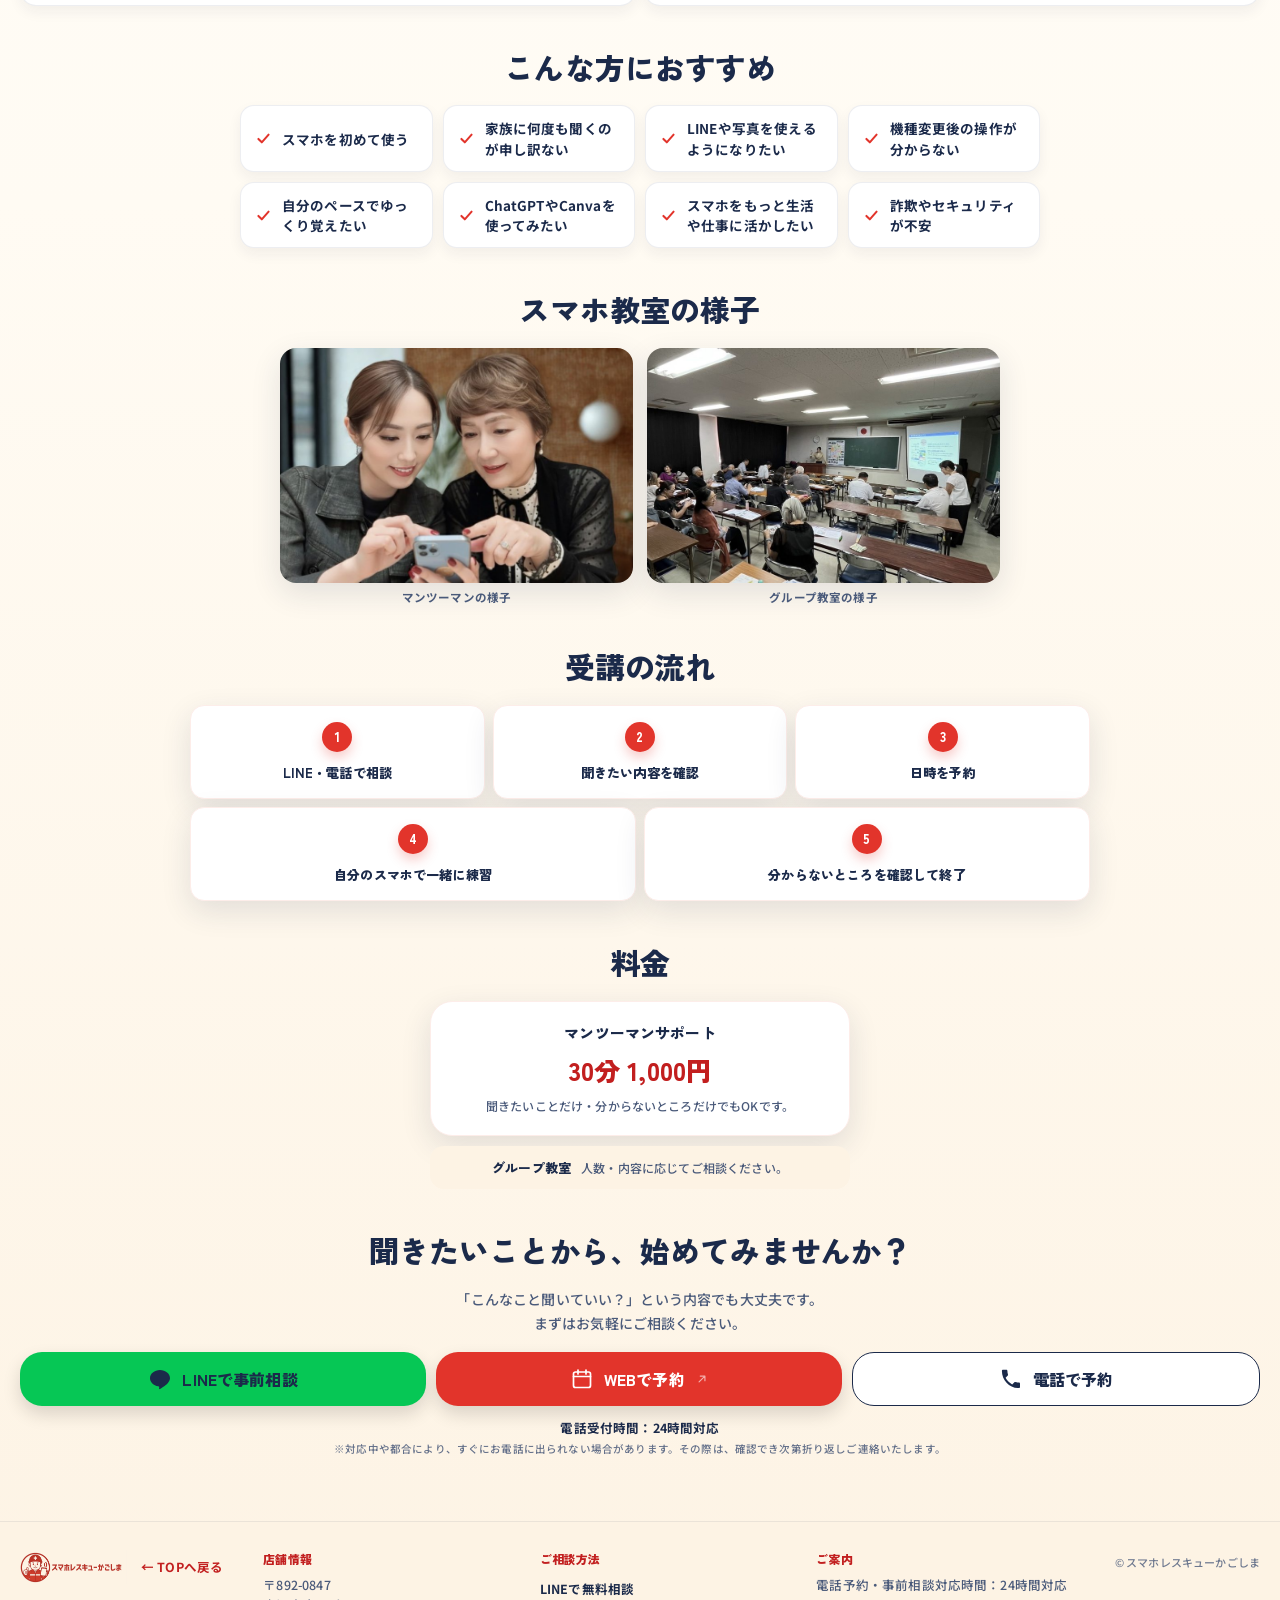
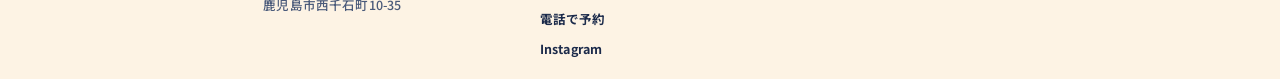
==== commit d0427428: "CTAボタンにWEB予約を追加してページ間の表示を統一 setup/coating/class/license/subservices/first-visit/faqの各ページと、 smarthome" ====
--- a/class.html
+++ b/class.html
@@ -158,6 +158,11 @@
           <svg class="cta-icon" viewBox="0 0 24 24" fill="none" aria-hidden="true"><path d="M12 3C6.48 3 2 6.69 2 11.2c0 4 3.53 7.36 8.31 8.02.32.07.76.21.87.49.1.25.06.65.03.9l-.14.9c-.04.25-.2.98.86.53s5.69-3.35 7.76-5.74C21.02 14.5 22 12.95 22 11.2 22 6.69 17.52 3 12 3Z" fill="currentColor"/></svg>
           LINEで事前相談
         </a>
+        <a class="btn-cta is-web" href="https://calendar.app.google/Z8XRNBMJLuV36Su36" target="_blank" rel="noopener">
+          <svg class="cta-icon" viewBox="0 0 24 24" fill="none" aria-hidden="true"><rect x="3.5" y="5" width="17" height="15.5" rx="2" stroke="currentColor" stroke-width="1.7"/><path d="M3.5 9.5h17M8 3v4M16 3v4" stroke="currentColor" stroke-width="1.7" stroke-linecap="round"/></svg>
+          WEBで予約
+          <svg class="cta-external-icon" viewBox="0 0 24 24" fill="none" aria-hidden="true"><path d="M7 17 17 7M9 7h8v8" stroke="currentColor" stroke-width="2" stroke-linecap="round" stroke-linejoin="round"/></svg>
+        </a>
         <a class="btn-cta is-tel" href="tel:07090063399">
           <svg class="cta-icon" viewBox="0 0 24 24" fill="none" aria-hidden="true"><path d="M6.6 10.8c1.4 2.8 3.8 5.2 6.6 6.6l2.2-2.2c.3-.3.7-.4 1-.2 1.1.4 2.3.6 3.5.6.6 0 1.1.5 1.1 1.1V20c0 .6-.5 1.1-1.1 1.1C10.6 21.1 2.9 13.4 2.9 3.9 2.9 3.3 3.4 2.8 4 2.8h3.3c.6 0 1.1.5 1.1 1.1 0 1.2.2 2.4.6 3.5.1.4 0 .8-.2 1L6.6 10.8Z" fill="currentColor"/></svg>
           電話で予約
@@ -507,6 +512,11 @@
           <svg class="cta-icon" viewBox="0 0 24 24" fill="none" aria-hidden="true"><path d="M12 3C6.48 3 2 6.69 2 11.2c0 4 3.53 7.36 8.31 8.02.32.07.76.21.87.49.1.25.06.65.03.9l-.14.9c-.04.25-.2.98.86.53s5.69-3.35 7.76-5.74C21.02 14.5 22 12.95 22 11.2 22 6.69 17.52 3 12 3Z" fill="currentColor"/></svg>
           LINEで事前相談
         </a>
+        <a class="btn-cta is-web" href="https://calendar.app.google/Z8XRNBMJLuV36Su36" target="_blank" rel="noopener">
+          <svg class="cta-icon" viewBox="0 0 24 24" fill="none" aria-hidden="true"><rect x="3.5" y="5" width="17" height="15.5" rx="2" stroke="currentColor" stroke-width="1.7"/><path d="M3.5 9.5h17M8 3v4M16 3v4" stroke="currentColor" stroke-width="1.7" stroke-linecap="round"/></svg>
+          WEBで予約
+          <svg class="cta-external-icon" viewBox="0 0 24 24" fill="none" aria-hidden="true"><path d="M7 17 17 7M9 7h8v8" stroke="currentColor" stroke-width="2" stroke-linecap="round" stroke-linejoin="round"/></svg>
+        </a>
         <a class="btn-cta is-tel" href="tel:07090063399">
           <svg class="cta-icon" viewBox="0 0 24 24" fill="none" aria-hidden="true"><path d="M6.6 10.8c1.4 2.8 3.8 5.2 6.6 6.6l2.2-2.2c.3-.3.7-.4 1-.2 1.1.4 2.3.6 3.5.6.6 0 1.1.5 1.1 1.1V20c0 .6-.5 1.1-1.1 1.1C10.6 21.1 2.9 13.4 2.9 3.9 2.9 3.3 3.4 2.8 4 2.8h3.3c.6 0 1.1.5 1.1 1.1 0 1.2.2 2.4.6 3.5.1.4 0 .8-.2 1L6.6 10.8Z" fill="currentColor"/></svg>
           電話で予約
--- a/css/style.css
+++ b/css/style.css
@@ -37,7 +37,6 @@
   background: linear-gradient(180deg, var(--white) 0%, var(--cream) 55%, var(--cream-deep) 100%);
   -webkit-font-smoothing: antialiased;
   letter-spacing: 0.01em;
-  word-break: keep-all;
   overflow-wrap: break-word;
 }
 
@@ -444,23 +443,40 @@
 
 .hero-subcopy {
   margin: 0;
+  display: flex;
+  flex-direction: column;
+  gap: 4px;
+  font-weight: 800;
+  color: var(--navy);
+}
+
+.hero-subcopy .subcopy-lead,
+.hero-subcopy .subcopy-pre {
   font-size: 13.5px;
-  font-weight: 800;
   line-height: 1.5;
   letter-spacing: -0.005em;
-  color: var(--navy);
-  white-space: nowrap;
 }
 
 .hero-subcopy .accent {
   color: var(--red);
 }
 
+.subcopy-combo {
+  display: flex;
+  align-items: baseline;
+  gap: 4px;
+  flex-wrap: nowrap;
+}
+
 .hero-subcopy .underline-group {
   display: inline-block;
-  border-bottom: 5px solid var(--yellow-deep);
+  font-size: 60px;
+  font-weight: 900;
+  line-height: 1;
+  white-space: nowrap;
+  border-bottom: 6px solid var(--yellow-deep);
   border-radius: 2px;
-  padding-bottom: 1px;
+  padding-bottom: 4px;
   transform-origin: left;
   animation: heroUnderlineGrow 0.4s ease 0.55s both;
 }
@@ -561,6 +577,7 @@
   font-weight: 800;
   border: none;
   cursor: pointer;
+  word-break: keep-all;
   box-shadow: var(--shadow-btn);
   transition: transform 0.15s ease, box-shadow 0.15s ease, filter 0.15s ease;
 }
@@ -1250,9 +1267,15 @@
     font-size: 72px;
   }
 
-  .hero-subcopy {
+  .hero-subcopy .subcopy-lead,
+  .hero-subcopy .subcopy-pre {
     font-size: 17px;
     letter-spacing: normal;
+  }
+
+  .hero-subcopy .underline-group {
+    font-size: 72px;
+    border-bottom-width: 7px;
   }
 
   .hero-desc {
@@ -1475,8 +1498,14 @@
     font-size: 92px;
   }
 
-  .hero-subcopy {
+  .hero-subcopy .subcopy-lead,
+  .hero-subcopy .subcopy-pre {
     font-size: 19px;
+  }
+
+  .hero-subcopy .underline-group {
+    font-size: 92px;
+    border-bottom-width: 9px;
   }
 
   .hero-desc {
@@ -1582,6 +1611,11 @@
 
   .hero-title .title-huge {
     font-size: 104px;
+  }
+
+  .hero-subcopy .underline-group {
+    font-size: 104px;
+    border-bottom-width: 10px;
   }
 
   .hero-side {
